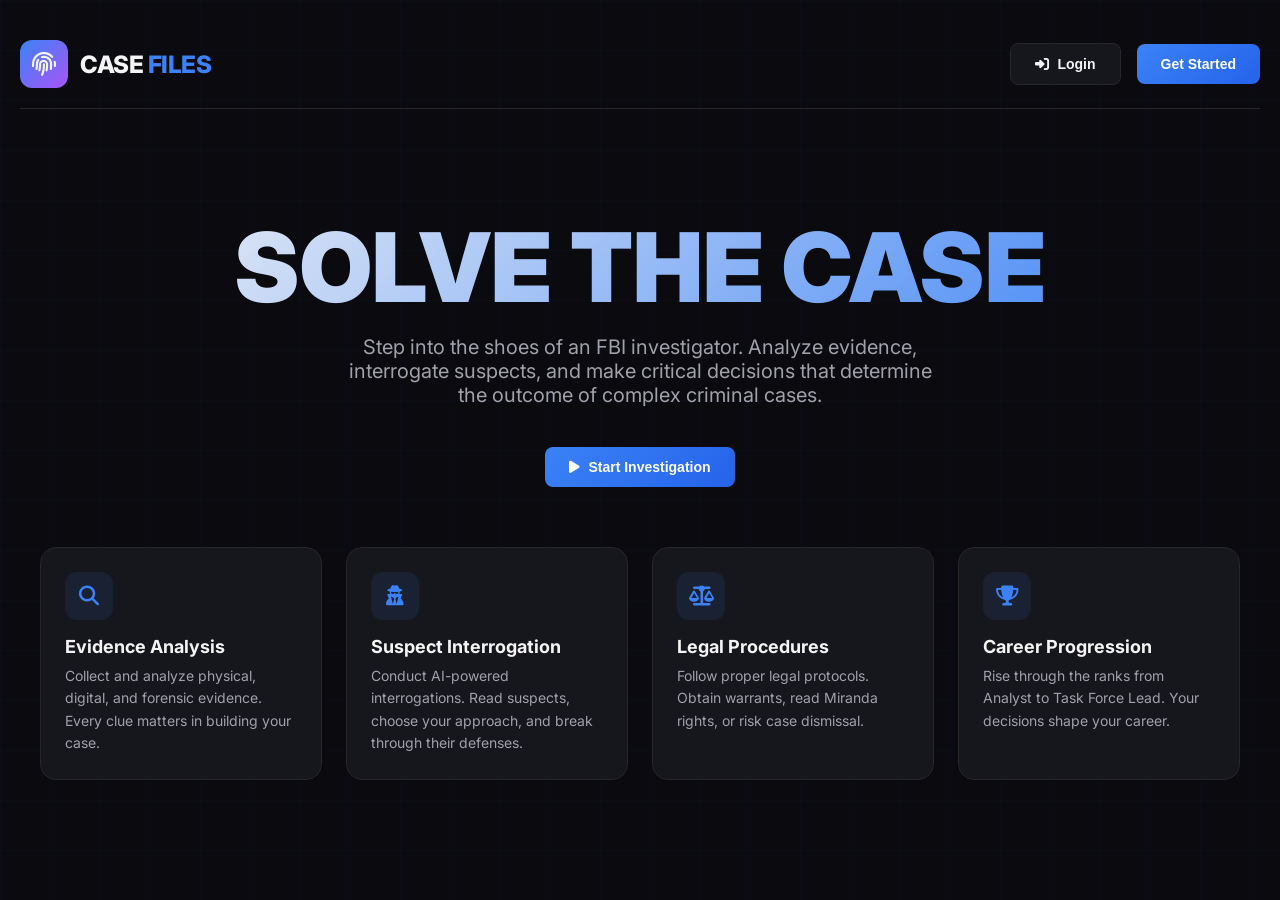
==== index.html @ 445dc8e6 "auto-commit for de94991b-9c84-4ce6-a508-a66915fecb9c" ====
<!DOCTYPE html>
<html lang="en">
<head>
    <meta charset="UTF-8">
    <meta name="viewport" content="width=device-width, initial-scale=1.0">
    <title>CASE FILES - FBI Investigation Game</title>
    <link href="https://fonts.googleapis.com/css2?family=Inter:wght@400;500;600;700;800;900&family=JetBrains+Mono:wght@400;500&display=swap" rel="stylesheet">
    <link rel="stylesheet" href="https://cdnjs.cloudflare.com/ajax/libs/font-awesome/6.5.1/css/all.min.css">
    <style>
        :root {
            --bg-primary: #0a0a0f;
            --bg-secondary: #111118;
            --bg-card: #16161d;
            --bg-card-hover: #1a1a22;
            --accent-blue: #3b82f6;
            --accent-red: #ef4444;
            --accent-amber: #f59e0b;
            --accent-green: #22c55e;
            --accent-purple: #a855f7;
            --text-primary: #f4f4f5;
            --text-secondary: #a1a1aa;
            --text-muted: #71717a;
            --border-color: #27272a;
            --gold: #fbbf24;
        }

        * {
            margin: 0;
            padding: 0;
            box-sizing: border-box;
        }

        body {
            font-family: 'Inter', sans-serif;
            background: var(--bg-primary);
            color: var(--text-primary);
            min-height: 100vh;
            overflow-x: hidden;
        }

        /* Animated background */
        .bg-grid {
            position: fixed;
            top: 0;
            left: 0;
            right: 0;
            bottom: 0;
            background-image: 
                linear-gradient(rgba(59, 130, 246, 0.03) 1px, transparent 1px),
                linear-gradient(90deg, rgba(59, 130, 246, 0.03) 1px, transparent 1px);
            background-size: 50px 50px;
            pointer-events: none;
            z-index: 0;
        }

        .container {
            position: relative;
            z-index: 1;
            max-width: 1400px;
            margin: 0 auto;
            padding: 20px;
        }

        /* Header */
        .header {
            display: flex;
            justify-content: space-between;
            align-items: center;
            padding: 20px 0;
            border-bottom: 1px solid var(--border-color);
            margin-bottom: 30px;
        }

        .logo {
            display: flex;
            align-items: center;
            gap: 12px;
        }

        .logo-icon {
            width: 48px;
            height: 48px;
            background: linear-gradient(135deg, var(--accent-blue), var(--accent-purple));
            border-radius: 12px;
            display: flex;
            align-items: center;
            justify-content: center;
            font-size: 24px;
        }

        .logo-text {
            font-size: 24px;
            font-weight: 800;
            letter-spacing: -0.5px;
        }

        .logo-text span {
            color: var(--accent-blue);
        }

        /* Auth Container */
        .auth-container {
            display: flex;
            align-items: center;
            gap: 16px;
        }

        .user-badge {
            display: flex;
            align-items: center;
            gap: 10px;
            background: var(--bg-card);
            padding: 8px 16px;
            border-radius: 8px;
            border: 1px solid var(--border-color);
        }

        .user-rank {
            font-size: 11px;
            font-weight: 600;
            padding: 2px 8px;
            border-radius: 4px;
            background: var(--accent-blue);
            color: white;
        }

        /* Buttons */
        .btn {
            padding: 12px 24px;
            border-radius: 8px;
            font-weight: 600;
            font-size: 14px;
            cursor: pointer;
            transition: all 0.2s ease;
            border: none;
            display: inline-flex;
            align-items: center;
            gap: 8px;
        }

        .btn-primary {
            background: linear-gradient(135deg, var(--accent-blue), #2563eb);
            color: white;
        }

        .btn-primary:hover {
            transform: translateY(-2px);
            box-shadow: 0 4px 20px rgba(59, 130, 246, 0.3);
        }

        .btn-secondary {
            background: var(--bg-card);
            color: var(--text-primary);
            border: 1px solid var(--border-color);
        }

        .btn-secondary:hover {
            background: var(--bg-card-hover);
        }

        .btn-danger {
            background: var(--accent-red);
            color: white;
        }

        .btn-success {
            background: var(--accent-green);
            color: white;
        }

        /* Cards */
        .card {
            background: var(--bg-card);
            border: 1px solid var(--border-color);
            border-radius: 16px;
            padding: 24px;
            transition: all 0.3s ease;
        }

        .card:hover {
            border-color: var(--accent-blue);
            transform: translateY(-4px);
        }

        /* Landing Page */
        .landing {
            text-align: center;
            padding: 80px 20px;
        }

        .hero-title {
            font-size: clamp(48px, 8vw, 96px);
            font-weight: 900;
            line-height: 1;
            margin-bottom: 20px;
            background: linear-gradient(135deg, var(--text-primary), var(--accent-blue));
            -webkit-background-clip: text;
            -webkit-text-fill-color: transparent;
            background-clip: text;
        }

        .hero-subtitle {
            font-size: 20px;
            color: var(--text-secondary);
            max-width: 600px;
            margin: 0 auto 40px;
        }

        .features-grid {
            display: grid;
            grid-template-columns: repeat(auto-fit, minmax(280px, 1fr));
            gap: 24px;
            margin-top: 60px;
        }

        .feature-card {
            text-align: left;
        }

        .feature-icon {
            width: 48px;
            height: 48px;
            background: rgba(59, 130, 246, 0.1);
            border-radius: 12px;
            display: flex;
            align-items: center;
            justify-content: center;
            margin-bottom: 16px;
            color: var(--accent-blue);
            font-size: 20px;
        }

        .feature-title {
            font-size: 18px;
            font-weight: 700;
            margin-bottom: 8px;
        }

        .feature-desc {
            color: var(--text-secondary);
            font-size: 14px;
            line-height: 1.6;
        }

        /* Case Selection */
        .cases-grid {
            display: grid;
            grid-template-columns: repeat(auto-fill, minmax(350px, 1fr));
            gap: 24px;
            margin-top: 30px;
        }

        .case-card {
            position: relative;
            overflow: hidden;
        }

        .case-image {
            width: 100%;
            height: 200px;
            object-fit: cover;
            border-radius: 12px;
            margin-bottom: 16px;
            background: var(--bg-secondary);
        }

        .case-difficulty {
            position: absolute;
            top: 16px;
            right: 16px;
            padding: 4px 12px;
            border-radius: 20px;
            font-size: 12px;
            font-weight: 600;
            text-transform: uppercase;
        }

        .difficulty-easy { background: var(--accent-green); }
        .difficulty-medium { background: var(--accent-amber); }
        .difficulty-hard { background: var(--accent-red); }

        .case-title {
            font-size: 20px;
            font-weight: 700;
            margin-bottom: 8px;
        }

        .case-synopsis {
            color: var(--text-secondary);
            font-size: 14px;
            line-height: 1.6;
            margin-bottom: 16px;
        }

        .case-meta {
            display: flex;
            gap: 16px;
            color: var(--text-muted);
            font-size: 13px;
        }

        .case-meta i {
            margin-right: 6px;
        }

        /* Game Interface */
        .game-container {
            display: none;
        }

        .game-header {
            display: grid;
            grid-template-columns: repeat(auto-fit, minmax(150px, 1fr));
            gap: 16px;
            margin-bottom: 24px;
        }

        .stat-card {
            background: var(--bg-card);
            border: 1px solid var(--border-color);
            border-radius: 12px;
            padding: 16px;
            text-align: center;
        }

        .stat-label {
            font-size: 11px;
            text-transform: uppercase;
            letter-spacing: 1px;
            color: var(--text-muted);
            margin-bottom: 8px;
        }

        .stat-value {
            font-size: 24px;
            font-weight: 700;
            font-family: 'JetBrains Mono', monospace;
        }

        .stat-low { color: var(--accent-green); }
        .stat-medium { color: var(--accent-amber); }
        .stat-high { color: var(--accent-red); }
        .stat-critical { color: #dc2626; }

        .scene-container {
            display: grid;
            grid-template-columns: 1fr 350px;
            gap: 24px;
        }

        @media (max-width: 1024px) {
            .scene-container {
                grid-template-columns: 1fr;
            }
        }

        .scene-main {
            background: var(--bg-card);
            border: 1px solid var(--border-color);
            border-radius: 16px;
            padding: 32px;
        }

        .scene-badge {
            display: inline-flex;
            align-items: center;
            gap: 6px;
            padding: 4px 12px;
            background: rgba(59, 130, 246, 0.1);
            border: 1px solid var(--accent-blue);
            border-radius: 20px;
            font-size: 12px;
            color: var(--accent-blue);
            margin-bottom: 16px;
        }

        .scene-title {
            font-size: 28px;
            font-weight: 800;
            margin-bottom: 16px;
        }

        .scene-narration {
            color: var(--text-secondary);
            line-height: 1.8;
            font-size: 16px;
            margin-bottom: 32px;
        }

        .choices-container {
            display: flex;
            flex-direction: column;
            gap: 12px;
        }

        .choice-btn {
            width: 100%;
            padding: 20px 24px;
            background: var(--bg-secondary);
            border: 1px solid var(--border-color);
            border-radius: 12px;
            text-align: left;
            cursor: pointer;
            transition: all 0.2s ease;
            color: var(--text-primary);
            font-size: 15px;
            display: flex;
            align-items: center;
            gap: 16px;
        }

        .choice-btn:hover {
            border-color: var(--accent-blue);
            background: rgba(59, 130, 246, 0.1);
            transform: translateX(8px);
        }

        .choice-number {
            width: 32px;
            height: 32px;
            background: var(--accent-blue);
            border-radius: 8px;
            display: flex;
            align-items: center;
            justify-content: center;
            font-weight: 700;
            flex-shrink: 0;
        }

        .choice-risk {
            margin-left: auto;
            padding: 4px 10px;
            border-radius: 4px;
            font-size: 11px;
            font-weight: 600;
            text-transform: uppercase;
        }

        .risk-low { background: rgba(34, 197, 94, 0.2); color: var(--accent-green); }
        .risk-medium { background: rgba(245, 158, 11, 0.2); color: var(--accent-amber); }
        .risk-high { background: rgba(239, 68, 68, 0.2); color: var(--accent-red); }

        /* Sidebar */
        .sidebar {
            display: flex;
            flex-direction: column;
            gap: 16px;
        }

        .sidebar-card {
            background: var(--bg-card);
            border: 1px solid var(--border-color);
            border-radius: 12px;
            padding: 20px;
        }

        .sidebar-title {
            font-size: 14px;
            font-weight: 700;
            text-transform: uppercase;
            letter-spacing: 1px;
            color: var(--text-muted);
            margin-bottom: 16px;
            display: flex;
            align-items: center;
            gap: 8px;
        }

        .clue-item {
            display: flex;
            align-items: center;
            gap: 12px;
            padding: 12px;
            background: var(--bg-secondary);
            border-radius: 8px;
            margin-bottom: 8px;
            font-size: 14px;
        }

        .clue-icon {
            width: 36px;
            height: 36px;
            background: rgba(59, 130, 246, 0.2);
            border-radius: 8px;
            display: flex;
            align-items: center;
            justify-content: center;
            color: var(--accent-blue);
        }

        .suspect-item {
            display: flex;
            align-items: center;
            gap: 12px;
            padding: 12px;
            background: var(--bg-secondary);
            border-radius: 8px;
            margin-bottom: 8px;
            cursor: pointer;
            transition: all 0.2s;
        }

        .suspect-item:hover {
            background: rgba(239, 68, 68, 0.1);
            border-color: var(--accent-red);
        }

        .suspect-avatar {
            width: 40px;
            height: 40px;
            background: var(--bg-card);
            border-radius: 50%;
            display: flex;
            align-items: center;
            justify-content: center;
            font-weight: 700;
            color: var(--accent-red);
        }

        .suspect-name {
            font-weight: 600;
        }

        .suspect-role {
            font-size: 12px;
            color: var(--text-muted);
        }

        /* Progress Bar */
        .progress-container {
            margin-bottom: 24px;
        }

        .progress-bar {
            height: 6px;
            background: var(--bg-secondary);
            border-radius: 3px;
            overflow: hidden;
        }

        .progress-fill {
            height: 100%;
            background: linear-gradient(90deg, var(--accent-blue), var(--accent-purple));
            border-radius: 3px;
            transition: width 0.5s ease;
        }

        /* Modal */
        .modal-overlay {
            display: none;
            position: fixed;
            top: 0;
            left: 0;
            right: 0;
            bottom: 0;
            background: rgba(0, 0, 0, 0.8);
            backdrop-filter: blur(4px);
            z-index: 100;
            align-items: center;
            justify-content: center;
            padding: 20px;
        }

        .modal-overlay.active {
            display: flex;
        }

        .modal {
            background: var(--bg-card);
            border: 1px solid var(--border-color);
            border-radius: 20px;
            padding: 32px;
            max-width: 500px;
            width: 100%;
            max-height: 90vh;
            overflow-y: auto;
        }

        .modal-header {
            display: flex;
            justify-content: space-between;
            align-items: center;
            margin-bottom: 24px;
        }

        .modal-title {
            font-size: 24px;
            font-weight: 800;
        }

        .modal-close {
            width: 40px;
            height: 40px;
            background: var(--bg-secondary);
            border: none;
            border-radius: 8px;
            color: var(--text-secondary);
            cursor: pointer;
            font-size: 18px;
        }

        .form-group {
            margin-bottom: 20px;
        }

        .form-label {
            display: block;
            font-size: 14px;
            font-weight: 600;
            margin-bottom: 8px;
            color: var(--text-secondary);
        }

        .form-input {
            width: 100%;
            padding: 14px 16px;
            background: var(--bg-secondary);
            border: 1px solid var(--border-color);
            border-radius: 10px;
            color: var(--text-primary);
            font-size: 15px;
            transition: border-color 0.2s;
        }

        .form-input:focus {
            outline: none;
            border-color: var(--accent-blue);
        }

        /* Ending Screen */
        .ending-container {
            text-align: center;
            padding: 60px 20px;
        }

        .ending-icon {
            width: 100px;
            height: 100px;
            margin: 0 auto 24px;
            border-radius: 50%;
            display: flex;
            align-items: center;
            justify-content: center;
            font-size: 48px;
        }

        .ending-success {
            background: rgba(34, 197, 94, 0.2);
            color: var(--accent-green);
        }

        .ending-failure {
            background: rgba(239, 68, 68, 0.2);
            color: var(--accent-red);
        }

        .ending-title {
            font-size: 36px;
            font-weight: 800;
            margin-bottom: 16px;
        }

        .ending-narration {
            font-size: 18px;
            color: var(--text-secondary);
            max-width: 600px;
            margin: 0 auto 32px;
            line-height: 1.8;
        }

        .stats-grid {
            display: grid;
            grid-template-columns: repeat(auto-fit, minmax(150px, 1fr));
            gap: 16px;
            max-width: 600px;
            margin: 0 auto 32px;
        }

        /* Interrogation */
        .interrogation-container {
            padding: 24px;
        }

        .chat-messages {
            max-height: 400px;
            overflow-y: auto;
            margin-bottom: 16px;
            padding: 16px;
            background: var(--bg-secondary);
            border-radius: 12px;
        }

        .chat-message {
            margin-bottom: 16px;
            display: flex;
            gap: 12px;
        }

        .chat-avatar {
            width: 36px;
            height: 36px;
            border-radius: 50%;
            display: flex;
            align-items: center;
            justify-content: center;
            font-weight: 700;
            flex-shrink: 0;
        }

        .chat-avatar.agent {
            background: var(--accent-blue);
        }

        .chat-avatar.suspect {
            background: var(--accent-red);
        }

        .chat-bubble {
            background: var(--bg-card);
            padding: 12px 16px;
            border-radius: 12px;
            max-width: 80%;
        }

        .chat-input-container {
            display: flex;
            gap: 12px;
        }

        .chat-input {
            flex: 1;
            padding: 14px 16px;
            background: var(--bg-secondary);
            border: 1px solid var(--border-color);
            border-radius: 10px;
            color: var(--text-primary);
            font-size: 15px;
        }

        /* Hidden sections */
        .hidden { display: none !important; }

        /* Animations */
        @keyframes fadeIn {
            from { opacity: 0; transform: translateY(20px); }
            to { opacity: 1; transform: translateY(0); }
        }

        .animate-in {
            animation: fadeIn 0.5s ease;
        }

        /* Responsive */
        @media (max-width: 768px) {
            .header {
                flex-direction: column;
                gap: 16px;
            }

            .game-header {
                grid-template-columns: repeat(2, 1fr);
            }

            .scene-title {
                font-size: 22px;
            }
        }
    </style>
</head>
<body>
    <div class="bg-grid"></div>
    
    <div class="container">
        <!-- Header -->
        <header class="header">
            <div class="logo">
                <div class="logo-icon"><i class="fas fa-fingerprint"></i></div>
                <div class="logo-text">CASE <span>FILES</span></div>
            </div>
            <div class="auth-container" id="authContainer">
                <button class="btn btn-secondary" onclick="showLogin()">
                    <i class="fas fa-sign-in-alt"></i> Login
                </button>
                <button class="btn btn-primary" onclick="showRegister()">
                    Get Started
                </button>
            </div>
        </header>

        <!-- Landing Page -->
        <section id="landingPage" class="landing">
            <h1 class="hero-title">SOLVE THE CASE</h1>
            <p class="hero-subtitle">
                Step into the shoes of an FBI investigator. Analyze evidence, interrogate suspects, 
                and make critical decisions that determine the outcome of complex criminal cases.
            </p>
            <button class="btn btn-primary btn-lg" onclick="showRegister()" data-testid="get-started-btn">
                <i class="fas fa-play"></i> Start Investigation
            </button>

            <div class="features-grid">
                <div class="card feature-card">
                    <div class="feature-icon"><i class="fas fa-search"></i></div>
                    <h3 class="feature-title">Evidence Analysis</h3>
                    <p class="feature-desc">
                        Collect and analyze physical, digital, and forensic evidence. 
                        Every clue matters in building your case.
                    </p>
                </div>
                <div class="card feature-card">
                    <div class="feature-icon"><i class="fas fa-user-secret"></i></div>
                    <h3 class="feature-title">Suspect Interrogation</h3>
                    <p class="feature-desc">
                        Conduct AI-powered interrogations. Read suspects, choose your approach, 
                        and break through their defenses.
                    </p>
                </div>
                <div class="card feature-card">
                    <div class="feature-icon"><i class="fas fa-balance-scale"></i></div>
                    <h3 class="feature-title">Legal Procedures</h3>
                    <p class="feature-desc">
                        Follow proper legal protocols. Obtain warrants, read Miranda rights, 
                        or risk case dismissal.
                    </p>
                </div>
                <div class="card feature-card">
                    <div class="feature-icon"><i class="fas fa-trophy"></i></div>
                    <h3 class="feature-title">Career Progression</h3>
                    <p class="feature-desc">
                        Rise through the ranks from Analyst to Task Force Lead. 
                        Your decisions shape your career.
                    </p>
                </div>
            </div>
        </section>

        <!-- Case Selection -->
        <section id="casesPage" class="hidden">
            <h2 style="font-size: 28px; font-weight: 800; margin-bottom: 8px;">Select Your Case</h2>
            <p style="color: var(--text-secondary); margin-bottom: 24px;">Choose a case file to begin your investigation</p>
            
            <div class="cases-grid" id="casesGrid">
                <!-- Cases will be populated here -->
            </div>
        </section>

        <!-- Game Interface -->
        <section id="gamePage" class="game-container hidden">
            <div class="game-header" id="gameStats">
                <!-- Stats will be populated here -->
            </div>

            <div class="progress-container">
                <div class="progress-bar">
                    <div class="progress-fill" id="progressFill" style="width: 0%"></div>
                </div>
            </div>

            <div class="scene-container">
                <div class="scene-main">
                    <div class="scene-badge" id="sceneBadge">
                        <i class="fas fa-map-marker-alt"></i>
                        <span id="sceneType">INVESTIGATION</span>
                    </div>
                    <h2 class="scene-title" id="sceneTitle">Loading...</h2>
                    <p class="scene-narration" id="sceneNarration">Loading scene...</p>
                    
                    <div class="choices-container" id="choicesContainer">
                        <!-- Choices will be populated here -->
                    </div>
                </div>

                <div class="sidebar">
                    <div class="sidebar-card">
                        <h3 class="sidebar-title">
                            <i class="fas fa-folder-open"></i> Evidence Collected
                        </h3>
                        <div id="cluesList">
                            <p style="color: var(--text-muted); font-size: 14px;">No evidence collected yet</p>
                        </div>
                    </div>

                    <div class="sidebar-card">
                        <h3 class="sidebar-title">
                            <i class="fas fa-users"></i> Suspects
                        </h3>
                        <div id="suspectsList">
                            <!-- Suspects will be populated here -->
                        </div>
                    </div>

                    <button class="btn btn-danger" style="width: 100%;" onclick="showAccusation()" id="accuseBtn">
                        <i class="fas fa-gavel"></i> Make Accusation
                    </button>
                </div>
            </div>
        </section>

        <!-- Ending Screen -->
        <section id="endingPage" class="hidden">
            <div class="ending-container">
                <div class="ending-icon" id="endingIcon">
                    <i class="fas fa-check"></i>
                </div>
                <h2 class="ending-title" id="endingTitle">Case Closed</h2>
                <p class="ending-narration" id="endingNarration">Loading...</p>
                
                <div class="stats-grid" id="endingStats">
                    <!-- Stats will be populated here -->
                </div>
                
                <button class="btn btn-primary" onclick="returnToMenu()">
                    <i class="fas fa-home"></i> Return to Menu
                </button>
            </div>
        </section>
    </div>

    <!-- Login Modal -->
    <div class="modal-overlay" id="loginModal">
        <div class="modal">
            <div class="modal-header">
                <h3 class="modal-title">Agent Login</h3>
                <button class="modal-close" onclick="closeModals()"><i class="fas fa-times"></i></button>
            </div>
            <form onsubmit="handleLogin(event)">
                <div class="form-group">
                    <label class="form-label">Email</label>
                    <input type="email" class="form-input" id="loginEmail" placeholder="agent@fbi.gov" required data-testid="login-email">
                </div>
                <div class="form-group">
                    <label class="form-label">Password</label>
                    <input type="password" class="form-input" id="loginPassword" placeholder="Enter your password" required data-testid="login-password">
                </div>
                <button type="submit" class="btn btn-primary" style="width: 100%;" data-testid="login-submit">
                    <i class="fas fa-sign-in-alt"></i> Login
                </button>
            </form>
        </div>
    </div>

    <!-- Register Modal -->
    <div class="modal-overlay" id="registerModal">
        <div class="modal">
            <div class="modal-header">
                <h3 class="modal-title">Create Agent Profile</h3>
                <button class="modal-close" onclick="closeModals()"><i class="fas fa-times"></i></button>
            </div>
            <form onsubmit="handleRegister(event)">
                <div class="form-group">
                    <label class="form-label">Agent Name</label>
                    <input type="text" class="form-input" id="regUsername" placeholder="Special Agent..." required data-testid="register-username">
                </div>
                <div class="form-group">
                    <label class="form-label">Email</label>
                    <input type="email" class="form-input" id="regEmail" placeholder="agent@fbi.gov" required data-testid="register-email">
                </div>
                <div class="form-group">
                    <label class="form-label">Password</label>
                    <input type="password" class="form-input" id="regPassword" placeholder="Create a secure password" required data-testid="register-password">
                </div>
                <button type="submit" class="btn btn-primary" style="width: 100%;" data-testid="register-submit">
                    <i class="fas fa-user-plus"></i> Create Agent Profile
                </button>
            </form>
        </div>
    </div>

    <!-- Interrogation Modal -->
    <div class="modal-overlay" id="interrogationModal">
        <div class="modal" style="max-width: 700px;">
            <div class="modal-header">
                <h3 class="modal-title">Interrogation Room</h3>
                <button class="modal-close" onclick="closeModals()"><i class="fas fa-times"></i></button>
            </div>
            <div class="interrogation-container">
                <div style="display: flex; align-items: center; gap: 16px; margin-bottom: 20px; padding: 16px; background: var(--bg-secondary); border-radius: 12px;">
                    <div class="suspect-avatar" style="width: 50px; height: 50px;" id="interrogateSuspectAvatar">?</div>
                    <div>
                        <div style="font-weight: 700; font-size: 18px;" id="interrogateSuspectName">Suspect Name</div>
                        <div style="color: var(--text-muted);" id="interrogateSuspectRole">Role</div>
                    </div>
                    <div style="margin-left: auto; text-align: right;">
                        <div style="font-size: 12px; color: var(--text-muted);">Cooperation</div>
                        <div style="font-weight: 700; color: var(--accent-amber);" id="cooperationLevel">50%</div>
                    </div>
                </div>
                
                <div class="chat-messages" id="chatMessages">
                    <p style="color: var(--text-muted); text-align: center;">Start the interrogation...</p>
                </div>
                
                <div class="chat-input-container">
                    <input type="text" class="chat-input" id="interrogationInput" placeholder="Ask a question..." data-testid="interrogation-input">
                    <button class="btn btn-primary" onclick="sendInterrogation()" data-testid="interrogation-send">
                        <i class="fas fa-paper-plane"></i>
                    </button>
                </div>
            </div>
        </div>
    </div>

    <!-- Accusation Modal -->
    <div class="modal-overlay" id="accusationModal">
        <div class="modal">
            <div class="modal-header">
                <h3 class="modal-title">Make Accusation</h3>
                <button class="modal-close" onclick="closeModals()"><i class="fas fa-times"></i></button>
            </div>
            <div>
                <p style="color: var(--text-secondary); margin-bottom: 20px;">
                    Select the suspect you believe is guilty. Choose wisely - wrong accusations damage your career.
                </p>
                <div id="accusationSuspects">
                    <!-- Suspects will be populated here -->
                </div>
                <button class="btn btn-danger" style="width: 100%; margin-top: 20px;" onclick="submitAccusation()" data-testid="submit-accusation">
                    <i class="fas fa-gavel"></i> Confirm Accusation
                </button>
            </div>
        </div>
    </div>

    <script>
        // ==================== GAME DATA ====================
        const CASES = [
            {
                id: "case-001",
                title: "The Midnight Caller",
                synopsis: "A series of threatening phone calls leads to a shocking murder. Trace the digital footprint and uncover the killer before they strike again.",
                difficulty: "medium",
                crime_type: "HOMICIDE",
                time_limit: 45,
                victim: { name: "Sarah Mitchell", age: 34 },
                suspects: [
                    { id: "s1", name: "Marcus Webb", age: 38, role: "Ex-Husband", motive: "Bitter divorce", alibi: "Claims he was at a bar", is_guilty: false, personality: "hostile" },
                    { id: "s2", name: "Diana Cross", age: 32, role: "Business Partner", motive: "Insurance policy", alibi: "Working late at office", is_guilty: true, personality: "calculating" },
                    { id: "s3", name: "James Porter", age: 45, role: "Neighbor", motive: "Property dispute", alibi: "Asleep at home", is_guilty: false, personality: "cooperative" }
                ],
                clues: [
                    { id: "c1", label: "Phone Records", description: "Call logs showing blocked number calls", category: "digital" },
                    { id: "c2", label: "Insurance Document", description: "$500,000 life insurance policy", category: "financial" },
                    { id: "c3", label: "Fingerprint on Window", description: "Partial print found at entry point", category: "physical" },
                    { id: "c4", label: "Security Footage", description: "Grainy footage of suspect's car", category: "digital" },
                    { id: "c5", label: "Witness Statement", description: "Neighbor saw someone leaving at 11 PM", category: "witness" }
                ],
                scenes: [
                    {
                        id: "scene-1",
                        order: 1,
                        title: "Crime Scene",
                        type: "crime_scene",
                        narration: "You arrive at 142 Oak Street. Yellow crime scene tape flutters in the cold night air. The victim, Sarah Mitchell, was found by her cleaning service this morning. As the lead investigator, every decision you make will shape this case.",
                        choices: [
                            { id: "ch1", text: "Examine the body and immediate surroundings", next: "scene-2", risk: "low", clues: ["c3"], score: 10 },
                            { id: "ch2", text: "Check security cameras first", next: "scene-3", risk: "low", clues: ["c4"], score: 10 },
                            { id: "ch3", text: "Interview the neighbor who found the body", next: "scene-4", risk: "low", clues: ["c5"], score: 5 }
                        ]
                    },
                    {
                        id: "scene-2",
                        order: 2,
                        title: "Forensic Analysis",
                        type: "evidence_lab",
                        narration: "The forensics team has processed the scene. The point of entry appears to be a back window. A partial fingerprint was recovered, along with traces of an unknown substance on the victim's clothing.",
                        choices: [
                            { id: "ch4", text: "Run the fingerprint through AFIS", next: "scene-5", risk: "low", clues: [], score: 15 },
                            { id: "ch5", text: "Analyze the unknown substance", next: "scene-5", risk: "low", clues: [], score: 10 },
                            { id: "ch6", text: "Review victim's phone records", next: "scene-6", risk: "low", clues: ["c1"], score: 20 }
                        ]
                    },
                    {
                        id: "scene-3",
                        order: 2,
                        title: "Security Review",
                        type: "investigation",
                        narration: "The building's security system recorded footage from the night of the murder. The quality is poor, but you can make out a vehicle leaving the parking garage around 11 PM.",
                        choices: [
                            { id: "ch7", text: "Enhance the footage to identify the vehicle", next: "scene-5", risk: "low", clues: [], score: 15 },
                            { id: "ch8", text: "Cross-reference with resident vehicles", next: "scene-6", risk: "medium", clues: [], score: 10 }
                        ]
                    },
                    {
                        id: "scene-4",
                        order: 2,
                        title: "Witness Interview",
                        type: "interrogation",
                        narration: "Mrs. Patterson, the elderly neighbor, sits nervously in her living room. She claims to have heard something unusual the night of the murder.",
                        choices: [
                            { id: "ch9", text: "Ask about the sounds she heard", next: "scene-5", risk: "low", clues: [], score: 10 },
                            { id: "ch10", text: "Ask if she saw anyone suspicious", next: "scene-6", risk: "low", clues: [], score: 15 }
                        ]
                    },
                    {
                        id: "scene-5",
                        order: 3,
                        title: "The Insurance Lead",
                        type: "investigation",
                        narration: "Your investigation into the victim's finances reveals a substantial life insurance policy. The beneficiary is her business partner, Diana Cross. The policy was taken out just 6 months ago.",
                        choices: [
                            { id: "ch11", text: "Bring Diana Cross in for questioning", next: "scene-7", risk: "medium", clues: ["c2"], score: 25 },
                            { id: "ch12", text: "Investigate the business further", next: "scene-6", risk: "low", clues: ["c2"], score: 15 },
                            { id: "ch13", text: "Check the ex-husband's alibi first", next: "scene-8", risk: "low", clues: [], score: 10 }
                        ]
                    },
                    {
                        id: "scene-6",
                        order: 3,
                        title: "Phone Records",
                        type: "investigation",
                        narration: "The phone records reveal a pattern. The victim received multiple calls from a blocked number in the weeks leading up to her death. The last call was made just hours before the murder.",
                        choices: [
                            { id: "ch14", text: "Subpoena the phone company for caller info", next: "scene-7", risk: "low", clues: ["c1"], score: 20 },
                            { id: "ch15", text: "Interview suspects about the calls", next: "scene-8", risk: "medium", clues: [], score: 15 }
                        ]
                    },
                    {
                        id: "scene-7",
                        order: 4,
                        title: "Interrogation Room",
                        type: "interrogation",
                        narration: "Diana Cross sits across from you, her lawyer by her side. She maintains her composure, but you notice her hands trembling slightly. The evidence is mounting against her.",
                        choices: [
                            { id: "ch16", text: "Present the insurance evidence", next: "scene-9", risk: "medium", clues: [], score: 30, conviction: 20 },
                            { id: "ch17", text: "Ask about her relationship with the victim", next: "scene-9", risk: "low", clues: [], score: 15, conviction: 10 },
                            { id: "ch18", text: "Bluff about having more evidence", next: "scene-9", risk: "high", clues: [], score: 5, conviction: -10 }
                        ]
                    },
                    {
                        id: "scene-8",
                        order: 4,
                        title: "Ex-Husband Interview",
                        type: "interrogation",
                        narration: "Marcus Webb is hostile from the start. He claims he was at O'Malley's Bar the entire evening, but his story has inconsistencies.",
                        choices: [
                            { id: "ch19", text: "Check his alibi at the bar", next: "scene-9", risk: "low", clues: [], score: 15 },
                            { id: "ch20", text: "Pressure him about the divorce", next: "scene-9", risk: "high", clues: [], score: 10, conviction: -5 }
                        ]
                    },
                    {
                        id: "scene-9",
                        order: 5,
                        title: "Final Decision",
                        type: "briefing",
                        narration: "The captain wants answers. You've gathered evidence, interviewed suspects, and built your case. It's time to make an arrest or admit you need more time. Choose carefully - your career depends on it.",
                        choices: [
                            { id: "ch21", text: "Arrest Diana Cross", next: "ending-correct", risk: "medium", clues: [], score: 50 },
                            { id: "ch22", text: "Arrest Marcus Webb", next: "ending-wrong", risk: "high", clues: [], score: -20 },
                            { id: "ch23", text: "Request more time to investigate", next: "ending-incomplete", risk: "low", clues: [], score: 0 }
                        ]
                    }
                ],
                endings: {
                    "ending-correct": {
                        type: "CLOSED",
                        title: "Case Closed - Justice Served",
                        narration: "Diana Cross confessed after you presented the overwhelming evidence. She planned the murder to collect the insurance money and save their failing business. Your meticulous investigation led to a successful prosecution.",
                        xp: 100
                    },
                    "ending-wrong": {
                        type: "COMPROMISED",
                        title: "Case Compromised",
                        narration: "Marcus Webb was released when his alibi checked out. The real killer, Diana Cross, fled the country. Your rush to judgment cost us a conviction.",
                        xp: -50
                    },
                    "ending-incomplete": {
                        type: "ESCALATED",
                        title: "Case Escalated",
                        narration: "The case has been reassigned to a senior agent. While no one was wrongfully accused, the delay allowed critical evidence to degrade. Mixed results for your file.",
                        xp: 25
                    }
                }
            },
            {
                id: "case-002",
                title: "The Art of Deception",
                synopsis: "A renowned art collector is found dead in his private gallery. Millions in paintings are missing. Was it a heist gone wrong, or something more personal?",
                difficulty: "hard",
                crime_type: "HOMICIDE",
                time_limit: 60,
                victim: { name: "Richard Blackwood", age: 67 },
                suspects: [
                    { id: "s1", name: "Elena Vasquez", age: 29, role: "Personal Assistant", motive: "Unpaid wages", alibi: "Claims she was traveling", is_guilty: false, personality: "defensive" },
                    { id: "s2", name: "Thomas Blackwood", age: 41, role: "Son", motive: "Inheritance", alibi: "Dinner with friends", is_guilty: true, personality: "calculating" },
                    { id: "s3", name: "Victor Morel", age: 55, role: "Art Dealer", motive: "Business dispute", alibi: "At auction house", is_guilty: false, personality: "cooperative" }
                ],
                clues: [
                    { id: "c1", label: "Security Override Log", description: "System was disabled from inside", category: "digital" },
                    { id: "c2", label: "Will Amendment", description: "Recent changes to inheritance", category: "financial" },
                    { id: "c3", label: "Blood Trace", description: "DNA evidence on display case", category: "physical" }
                ],
                scenes: [
                    {
                        id: "scene-1",
                        order: 1,
                        title: "The Gallery",
                        type: "crime_scene",
                        narration: "The Blackwood private gallery is a crime scene now. Empty frames hang where masterpieces once resided. Richard Blackwood lies at the center of it all, a victim of what appears to be a carefully planned operation.",
                        choices: [
                            { id: "ch1", text: "Examine the security system", next: "scene-2", risk: "low", clues: ["c1"], score: 15 },
                            { id: "ch2", text: "Document the missing artwork", next: "scene-3", risk: "low", clues: [], score: 10 },
                            { id: "ch3", text: "Interview the first responders", next: "scene-4", risk: "low", clues: [], score: 5 }
                        ]
                    },
                    {
                        id: "scene-2",
                        order: 2,
                        title: "Security Analysis",
                        type: "evidence_lab",
                        narration: "The security logs reveal something troubling - the system was disabled using a master code, accessible only to family members and the head of security.",
                        choices: [
                            { id: "ch4", text: "Interview Thomas Blackwood", next: "scene-5", risk: "medium", clues: ["c2"], score: 25 },
                            { id: "ch5", text: "Review all access logs", next: "scene-6", risk: "low", clues: [], score: 15 }
                        ]
                    },
                    {
                        id: "scene-3",
                        order: 2,
                        title: "Art Assessment",
                        type: "investigation",
                        narration: "Art experts confirm the missing pieces are worth over $40 million. Insurance investigators are already circling, but something doesn't add up - the most valuable piece was left behind.",
                        choices: [
                            { id: "ch6", text: "Investigate insurance claims", next: "scene-5", risk: "low", clues: [], score: 20 },
                            { id: "ch7", text: "Question why certain art was left", next: "scene-6", risk: "low", clues: [], score: 15 }
                        ]
                    },
                    {
                        id: "scene-4",
                        order: 2,
                        title: "First Responder Accounts",
                        type: "interrogation",
                        narration: "The security guard who found the body is visibly shaken. He mentions seeing Thomas Blackwood's car in the parking garage that morning, hours before the body was discovered.",
                        choices: [
                            { id: "ch8", text: "Pull parking garage footage", next: "scene-5", risk: "low", clues: [], score: 20 },
                            { id: "ch9", text: "Get official witness statement", next: "scene-6", risk: "low", clues: [], score: 10 }
                        ]
                    },
                    {
                        id: "scene-5",
                        order: 3,
                        title: "The Heir",
                        type: "interrogation",
                        narration: "Thomas Blackwood arrives with his lawyer. He's calm, almost too calm. You notice fresh scratches on his hands that he claims came from his cat.",
                        choices: [
                            { id: "ch10", text: "Request DNA sample", next: "scene-7", risk: "medium", clues: ["c3"], score: 30 },
                            { id: "ch11", text: "Ask about the will changes", next: "scene-7", risk: "medium", clues: [], score: 25 },
                            { id: "ch12", text: "Question his alibi in detail", next: "scene-7", risk: "low", clues: [], score: 15 }
                        ]
                    },
                    {
                        id: "scene-6",
                        order: 3,
                        title: "Following the Money",
                        type: "investigation",
                        narration: "Financial records reveal Richard was about to disinherit Thomas after discovering he had been embezzling from the family foundation. The will change was scheduled for next week.",
                        choices: [
                            { id: "ch13", text: "Confront Thomas with evidence", next: "scene-7", risk: "high", clues: ["c2"], score: 35 },
                            { id: "ch14", text: "Build more evidence first", next: "scene-7", risk: "low", clues: [], score: 20 }
                        ]
                    },
                    {
                        id: "scene-7",
                        order: 4,
                        title: "Case Conference",
                        type: "briefing",
                        narration: "Your team assembles in the war room. The evidence points in multiple directions, but time is running out. The DA wants an arrest or the case goes cold.",
                        choices: [
                            { id: "ch15", text: "Arrest Thomas Blackwood", next: "ending-correct", risk: "medium", clues: [], score: 50 },
                            { id: "ch16", text: "Arrest Victor Morel", next: "ending-wrong", risk: "high", clues: [], score: -30 },
                            { id: "ch17", text: "Arrest Elena Vasquez", next: "ending-wrong", risk: "high", clues: [], score: -30 }
                        ]
                    }
                ],
                endings: {
                    "ending-correct": {
                        type: "CLOSED",
                        title: "Case Closed - The Heir Unmasked",
                        narration: "Thomas Blackwood's DNA matched the blood found at the scene. Faced with the evidence, he confessed to killing his father to prevent being disinherited. The 'stolen' art was hidden in a storage unit he rented. Justice is served.",
                        xp: 150
                    },
                    "ending-wrong": {
                        type: "DISMISSED",
                        title: "Case Dismissed",
                        narration: "Your suspect had an airtight alibi. The wrongful arrest led to a lawsuit and the real killer walked free. This one will haunt your career.",
                        xp: -75
                    }
                }
            },
            {
                id: "case-003",
                title: "Digital Ghost",
                synopsis: "A tech whistleblower vanishes after promising to expose corporate corruption. The only clue is a cryptic message left on the dark web.",
                difficulty: "easy",
                crime_type: "MISSING PERSON",
                time_limit: 30,
                victim: { name: "Alex Chen", age: 28 },
                suspects: [
                    { id: "s1", name: "Victoria Sterling", age: 45, role: "CEO", motive: "Protect company", alibi: "Board meeting", is_guilty: true, personality: "calculating" },
                    { id: "s2", name: "Derek Hayes", age: 33, role: "Head of Security", motive: "Following orders", alibi: "At headquarters", is_guilty: false, personality: "defensive" }
                ],
                clues: [
                    { id: "c1", label: "Encrypted Files", description: "Hidden data on company servers", category: "digital" },
                    { id: "c2", label: "Threatening Email", description: "Warning sent to victim", category: "digital" },
                    { id: "c3", label: "GPS Data", description: "Last known location tracking", category: "digital" }
                ],
                scenes: [
                    {
                        id: "scene-1",
                        order: 1,
                        title: "The Digital Trail",
                        type: "investigation",
                        narration: "Alex Chen was last seen leaving Sterling Tech headquarters three days ago. Their apartment is untouched, their phone is offline, but they left breadcrumbs across the digital landscape.",
                        choices: [
                            { id: "ch1", text: "Analyze their computer", next: "scene-2", risk: "low", clues: ["c1"], score: 15 },
                            { id: "ch2", text: "Review security footage", next: "scene-3", risk: "low", clues: [], score: 10 },
                            { id: "ch3", text: "Interview coworkers", next: "scene-4", risk: "low", clues: [], score: 10 }
                        ]
                    },
                    {
                        id: "scene-2",
                        order: 2,
                        title: "The Files",
                        type: "evidence_lab",
                        narration: "Hidden in encrypted partitions, you find evidence of massive financial fraud at Sterling Tech. Alex was about to blow the whistle on a billion-dollar scheme.",
                        choices: [
                            { id: "ch4", text: "Search for threatening communications", next: "scene-5", risk: "low", clues: ["c2"], score: 20 },
                            { id: "ch5", text: "Trace the money trail", next: "scene-5", risk: "low", clues: [], score: 15 }
                        ]
                    },
                    {
                        id: "scene-3",
                        order: 2,
                        title: "Security Review",
                        type: "investigation",
                        narration: "The footage shows Alex leaving normally, but their car GPS tells a different story - it was last tracked heading to an industrial area owned by Sterling Tech.",
                        choices: [
                            { id: "ch6", text: "Investigate the industrial site", next: "scene-5", risk: "medium", clues: ["c3"], score: 25 },
                            { id: "ch7", text: "Subpoena Sterling Tech records", next: "scene-5", risk: "low", clues: [], score: 15 }
                        ]
                    },
                    {
                        id: "scene-4",
                        order: 2,
                        title: "Coworker Interviews",
                        type: "interrogation",
                        narration: "Alex's colleagues are scared to talk, but one mentions seeing Alex arguing with Victoria Sterling the day before they disappeared.",
                        choices: [
                            { id: "ch8", text: "Interview Victoria Sterling", next: "scene-5", risk: "medium", clues: [], score: 20 },
                            { id: "ch9", text: "Protect the witness", next: "scene-5", risk: "low", clues: [], score: 15 }
                        ]
                    },
                    {
                        id: "scene-5",
                        order: 3,
                        title: "Confrontation",
                        type: "briefing",
                        narration: "The evidence points to corporate involvement in Alex's disappearance. Victoria Sterling is lawyered up, but you have leverage. Time to close this case.",
                        choices: [
                            { id: "ch10", text: "Arrest Victoria Sterling", next: "ending-correct", risk: "medium", clues: [], score: 50 },
                            { id: "ch11", text: "Arrest Derek Hayes", next: "ending-wrong", risk: "high", clues: [], score: -20 },
                            { id: "ch12", text: "Request FBI assistance", next: "ending-escalated", risk: "low", clues: [], score: 25 }
                        ]
                    }
                ],
                endings: {
                    "ending-correct": {
                        type: "CLOSED",
                        title: "Case Closed - Whistleblower Found",
                        narration: "Victoria Sterling's arrest led to the discovery of Alex Chen, alive but held captive in a company facility. Sterling is facing kidnapping and fraud charges. Alex's evidence brings down the whole corrupt operation.",
                        xp: 100
                    },
                    "ending-wrong": {
                        type: "COMPROMISED",
                        title: "Wrong Target",
                        narration: "Derek Hayes was following orders - he didn't know where Alex was held. Your arrest gave Sterling time to cover her tracks. The victim was never found.",
                        xp: -50
                    },
                    "ending-escalated": {
                        type: "ESCALATED",
                        title: "Federal Case",
                        narration: "The FBI took over and eventually cracked the case. Good instincts calling for backup, but your supervisor notes you could have closed it yourself.",
                        xp: 40
                    }
                }
            }
        ];

        // ==================== GAME STATE ====================
        let currentUser = null;
        let currentCase = null;
        let currentScene = null;
        let gameState = {
            score: 0,
            cluesCollected: [],
            proceduralRisk: 'LOW',
            convictionProbability: 10,
            sceneHistory: [],
            selectedSuspect: null,
            interrogationHistory: []
        };

        // ==================== UI FUNCTIONS ====================
        function showLogin() {
            closeModals();
            document.getElementById('loginModal').classList.add('active');
        }

        function showRegister() {
            closeModals();
            document.getElementById('registerModal').classList.add('active');
        }

        function closeModals() {
            document.querySelectorAll('.modal-overlay').forEach(m => m.classList.remove('active'));
        }

        function showPage(pageId) {
            document.querySelectorAll('section').forEach(s => s.classList.add('hidden'));
            document.getElementById(pageId).classList.remove('hidden');
        }

        function updateAuthUI() {
            const container = document.getElementById('authContainer');
            if (currentUser) {
                container.innerHTML = `
                    <div class="user-badge">
                        <span class="user-rank">${currentUser.rank || 'ANALYST'}</span>
                        <span style="font-weight: 600;">${currentUser.username}</span>
                    </div>
                    <button class="btn btn-secondary" onclick="logout()">
                        <i class="fas fa-sign-out-alt"></i> Logout
                    </button>
                `;
            } else {
                container.innerHTML = `
                    <button class="btn btn-secondary" onclick="showLogin()">
                        <i class="fas fa-sign-in-alt"></i> Login
                    </button>
                    <button class="btn btn-primary" onclick="showRegister()">
                        Get Started
                    </button>
                `;
            }
        }

        // ==================== AUTH FUNCTIONS ====================
        function handleLogin(e) {
            e.preventDefault();
            const email = document.getElementById('loginEmail').value;
            const password = document.getElementById('loginPassword').value;
            
            // Demo login
            currentUser = {
                username: email.split('@')[0],
                email: email,
                rank: 'ANALYST',
                xp: 0
            };
            
            localStorage.setItem('casefiles_user', JSON.stringify(currentUser));
            closeModals();
            updateAuthUI();
            loadCases();
        }

        function handleRegister(e) {
            e.preventDefault();
            const username = document.getElementById('regUsername').value;
            const email = document.getElementById('regEmail').value;
            
            currentUser = {
                username: username,
                email: email,
                rank: 'ANALYST',
                xp: 0
            };
            
            localStorage.setItem('casefiles_user', JSON.stringify(currentUser));
            closeModals();
            updateAuthUI();
            loadCases();
        }

        function logout() {
            currentUser = null;
            localStorage.removeItem('casefiles_user');
            updateAuthUI();
            showPage('landingPage');
        }

        // ==================== CASE FUNCTIONS ====================
        function loadCases() {
            showPage('casesPage');
            const grid = document.getElementById('casesGrid');
            grid.innerHTML = CASES.map(c => `
                <div class="card case-card" onclick="startCase('${c.id}')" data-testid="case-card-${c.id}">
                    <div class="case-image" style="display: flex; align-items: center; justify-content: center;">
                        <i class="fas fa-folder-open" style="font-size: 48px; color: var(--accent-blue);"></i>
                    </div>
                    <span class="case-difficulty difficulty-${c.difficulty}">${c.difficulty}</span>
                    <h3 class="case-title">${c.title}</h3>
                    <p class="case-synopsis">${c.synopsis}</p>
                    <div class="case-meta">
                        <span><i class="fas fa-clock"></i> ${c.time_limit} min</span>
                        <span><i class="fas fa-tag"></i> ${c.crime_type}</span>
                    </div>
                </div>
            `).join('');
        }

        function startCase(caseId) {
            currentCase = CASES.find(c => c.id === caseId);
            if (!currentCase) return;
            
            // Reset game state
            gameState = {
                score: 0,
                cluesCollected: [],
                proceduralRisk: 'LOW',
                convictionProbability: 10,
                sceneHistory: [],
                selectedSuspect: null,
                interrogationHistory: []
            };
            
            // Load first scene
            currentScene = currentCase.scenes[0];
            showPage('gamePage');
            document.getElementById('gamePage').classList.remove('hidden');
            document.getElementById('gamePage').style.display = 'block';
            renderScene();
        }

        // ==================== GAME RENDERING ====================
        function renderScene() {
            if (!currentScene) return;
            
            // Update stats
            document.getElementById('gameStats').innerHTML = `
                <div class="stat-card">
                    <div class="stat-label">Score</div>
                    <div class="stat-value">${gameState.score}</div>
                </div>
                <div class="stat-card">
                    <div class="stat-label">Procedural Risk</div>
                    <div class="stat-value stat-${gameState.proceduralRisk.toLowerCase()}">${gameState.proceduralRisk}</div>
                </div>
                <div class="stat-card">
                    <div class="stat-label">Conviction Prob.</div>
                    <div class="stat-value">${gameState.convictionProbability}%</div>
                </div>
                <div class="stat-card">
                    <div class="stat-label">Evidence</div>
                    <div class="stat-value">${gameState.cluesCollected.length}/${currentCase.clues.length}</div>
                </div>
            `;
            
            // Update progress
            const progress = (currentScene.order / currentCase.scenes.length) * 100;
            document.getElementById('progressFill').style.width = `${progress}%`;
            
            // Update scene info
            document.getElementById('sceneType').textContent = currentScene.type.toUpperCase().replace('_', ' ');
            document.getElementById('sceneTitle').textContent = currentScene.title;
            document.getElementById('sceneNarration').textContent = currentScene.narration;
            
            // Render choices
            const choicesContainer = document.getElementById('choicesContainer');
            choicesContainer.innerHTML = currentScene.choices.map((choice, i) => `
                <button class="choice-btn" onclick="makeChoice('${choice.id}')" data-testid="choice-${choice.id}">
                    <span class="choice-number">${i + 1}</span>
                    <span>${choice.text}</span>
                    ${choice.risk && choice.risk !== 'low' ? `<span class="choice-risk risk-${choice.risk}">${choice.risk} risk</span>` : ''}
                </button>
            `).join('');
            
            // Update clues list
            renderClues();
            
            // Update suspects list
            renderSuspects();
        }

        function renderClues() {
            const cluesList = document.getElementById('cluesList');
            if (gameState.cluesCollected.length === 0) {
                cluesList.innerHTML = '<p style="color: var(--text-muted); font-size: 14px;">No evidence collected yet</p>';
            } else {
                cluesList.innerHTML = gameState.cluesCollected.map(clueId => {
                    const clue = currentCase.clues.find(c => c.id === clueId);
                    if (!clue) return '';
                    return `
                        <div class="clue-item">
                            <div class="clue-icon"><i class="fas fa-puzzle-piece"></i></div>
                            <div>
                                <div style="font-weight: 600;">${clue.label}</div>
                                <div style="font-size: 12px; color: var(--text-muted);">${clue.description}</div>
                            </div>
                        </div>
                    `;
                }).join('');
            }
        }

        function renderSuspects() {
            const suspectsList = document.getElementById('suspectsList');
            suspectsList.innerHTML = currentCase.suspects.map(suspect => `
                <div class="suspect-item" onclick="openInterrogation('${suspect.id}')" data-testid="suspect-${suspect.id}">
                    <div class="suspect-avatar">${suspect.name.charAt(0)}</div>
                    <div>
                        <div class="suspect-name">${suspect.name}</div>
                        <div class="suspect-role">${suspect.role}</div>
                    </div>
                </div>
            `).join('');
        }

        // ==================== GAME LOGIC ====================
        function makeChoice(choiceId) {
            const choice = currentScene.choices.find(c => c.id === choiceId);
            if (!choice) return;
            
            // Save current scene to history
            gameState.sceneHistory.push(currentScene.id);
            
            // Apply choice effects
            gameState.score += choice.score || 0;
            
            // Add clues
            if (choice.clues && choice.clues.length > 0) {
                choice.clues.forEach(clueId => {
                    if (!gameState.cluesCollected.includes(clueId)) {
                        gameState.cluesCollected.push(clueId);
                    }
                });
            }
            
            // Update risk
            if (choice.risk === 'high') {
                gameState.proceduralRisk = gameState.proceduralRisk === 'LOW' ? 'MEDIUM' : 'HIGH';
            }
            
            // Update conviction probability
            if (choice.conviction) {
                gameState.convictionProbability = Math.max(0, Math.min(100, gameState.convictionProbability + choice.conviction));
            }
            
            // Navigate to next scene or ending
            if (choice.next.startsWith('ending-')) {
                showEnding(choice.next);
            } else {
                currentScene = currentCase.scenes.find(s => s.id === choice.next);
                if (currentScene) {
                    renderScene();
                }
            }
        }

        function showEnding(endingId) {
            const ending = currentCase.endings[endingId];
            if (!ending) return;
            
            showPage('endingPage');
            
            const icon = document.getElementById('endingIcon');
            if (ending.type === 'CLOSED') {
                icon.className = 'ending-icon ending-success';
                icon.innerHTML = '<i class="fas fa-check"></i>';
            } else {
                icon.className = 'ending-icon ending-failure';
                icon.innerHTML = '<i class="fas fa-times"></i>';
            }
            
            document.getElementById('endingTitle').textContent = ending.title;
            document.getElementById('endingNarration').textContent = ending.narration;
            
            // Final score calculation
            const finalScore = gameState.score + (ending.xp || 0);
            
            document.getElementById('endingStats').innerHTML = `
                <div class="stat-card">
                    <div class="stat-label">Final Score</div>
                    <div class="stat-value">${finalScore}</div>
                </div>
                <div class="stat-card">
                    <div class="stat-label">Evidence Found</div>
                    <div class="stat-value">${gameState.cluesCollected.length}/${currentCase.clues.length}</div>
                </div>
                <div class="stat-card">
                    <div class="stat-label">XP Earned</div>
                    <div class="stat-value">${ending.xp > 0 ? '+' : ''}${ending.xp}</div>
                </div>
                <div class="stat-card">
                    <div class="stat-label">Verdict</div>
                    <div class="stat-value" style="font-size: 14px;">${ending.type}</div>
                </div>
            `;
            
            // Update user XP
            if (currentUser) {
                currentUser.xp = (currentUser.xp || 0) + (ending.xp || 0);
                localStorage.setItem('casefiles_user', JSON.stringify(currentUser));
            }
        }

        function returnToMenu() {
            currentCase = null;
            currentScene = null;
            loadCases();
        }

        // ==================== INTERROGATION ====================
        function openInterrogation(suspectId) {
            const suspect = currentCase.suspects.find(s => s.id === suspectId);
            if (!suspect) return;
            
            gameState.selectedSuspect = suspect;
            gameState.interrogationHistory = [];
            
            document.getElementById('interrogateSuspectName').textContent = suspect.name;
            document.getElementById('interrogateSuspectRole').textContent = suspect.role;
            document.getElementById('interrogateSuspectAvatar').textContent = suspect.name.charAt(0);
            document.getElementById('cooperationLevel').textContent = '50%';
            document.getElementById('chatMessages').innerHTML = `
                <div class="chat-message">
                    <div class="chat-avatar suspect">${suspect.name.charAt(0)}</div>
                    <div class="chat-bubble">"I've already told the other officers everything I know. What more do you want?"</div>
                </div>
            `;
            
            document.getElementById('interrogationModal').classList.add('active');
        }

        function sendInterrogation() {
            const input = document.getElementById('interrogationInput');
            const question = input.value.trim();
            if (!question || !gameState.selectedSuspect) return;
            
            const suspect = gameState.selectedSuspect;
            const messages = document.getElementById('chatMessages');
            
            // Add agent message
            messages.innerHTML += `
                <div class="chat-message">
                    <div class="chat-avatar agent">A</div>
                    <div class="chat-bubble">${question}</div>
                </div>
            `;
            
            // Generate suspect response based on personality
            let response = generateSuspectResponse(suspect, question);
            
            messages.innerHTML += `
                <div class="chat-message">
                    <div class="chat-avatar suspect">${suspect.name.charAt(0)}</div>
                    <div class="chat-bubble">${response}</div>
                </div>
            `;
            
            input.value = '';
            messages.scrollTop = messages.scrollHeight;
        }

        function generateSuspectResponse(suspect, question) {
            const responses = {
                defensive: [
                    "I don't have to answer that.",
                    "Why are you asking me? I wasn't there.",
                    "Look, I've got nothing to hide, but this feels like harassment.",
                    "Maybe you should be looking at other people, not me."
                ],
                cooperative: [
                    "I'll tell you everything I know.",
                    "I want to help. What do you need?",
                    "Yes, I can confirm that happened.",
                    "Let me think... I might remember something useful."
                ],
                hostile: [
                    "I'm not saying another word without my lawyer.",
                    "You're wasting your time with me.",
                    "This is ridiculous. Am I under arrest or not?",
                    "I know my rights. This interrogation is over."
                ],
                calculating: [
                    "That's an interesting question. What makes you ask?",
                    "I suppose I could tell you, but what's in it for me?",
                    "You seem to already have a theory. Why don't you share it first?",
                    "I'll cooperate, but only if you're asking the right questions."
                ]
            };
            
            const personalityResponses = responses[suspect.personality] || responses.defensive;
            return personalityResponses[Math.floor(Math.random() * personalityResponses.length)];
        }

        // ==================== ACCUSATION ====================
        function showAccusation() {
            const suspects = document.getElementById('accusationSuspects');
            suspects.innerHTML = currentCase.suspects.map(suspect => `
                <div class="suspect-item" onclick="selectAccusation('${suspect.id}')" id="accuse-${suspect.id}" data-testid="accuse-suspect-${suspect.id}">
                    <div class="suspect-avatar">${suspect.name.charAt(0)}</div>
                    <div>
                        <div class="suspect-name">${suspect.name}</div>
                        <div class="suspect-role">${suspect.role}</div>
                    </div>
                </div>
            `).join('');
            
            document.getElementById('accusationModal').classList.add('active');
        }

        function selectAccusation(suspectId) {
            gameState.selectedSuspect = currentCase.suspects.find(s => s.id === suspectId);
            
            // Update visual selection
            document.querySelectorAll('#accusationSuspects .suspect-item').forEach(el => {
                el.style.background = 'var(--bg-secondary)';
                el.style.borderColor = 'transparent';
            });
            
            const selected = document.getElementById(`accuse-${suspectId}`);
            if (selected) {
                selected.style.background = 'rgba(239, 68, 68, 0.2)';
                selected.style.border = '1px solid var(--accent-red)';
            }
        }

        function submitAccusation() {
            if (!gameState.selectedSuspect) {
                alert('Please select a suspect to accuse.');
                return;
            }
            
            closeModals();
            
            const suspect = gameState.selectedSuspect;
            if (suspect.is_guilty) {
                showEnding('ending-correct');
            } else {
                showEnding('ending-wrong');
            }
        }

        // ==================== INITIALIZATION ====================
        document.addEventListener('DOMContentLoaded', function() {
            // Check for saved user
            const savedUser = localStorage.getItem('casefiles_user');
            if (savedUser) {
                currentUser = JSON.parse(savedUser);
                updateAuthUI();
            }
            
            // Handle Enter key for interrogation
            document.getElementById('interrogationInput').addEventListener('keypress', function(e) {
                if (e.key === 'Enter') {
                    sendInterrogation();
                }
            });
        });
    </script>
</body>
</html>
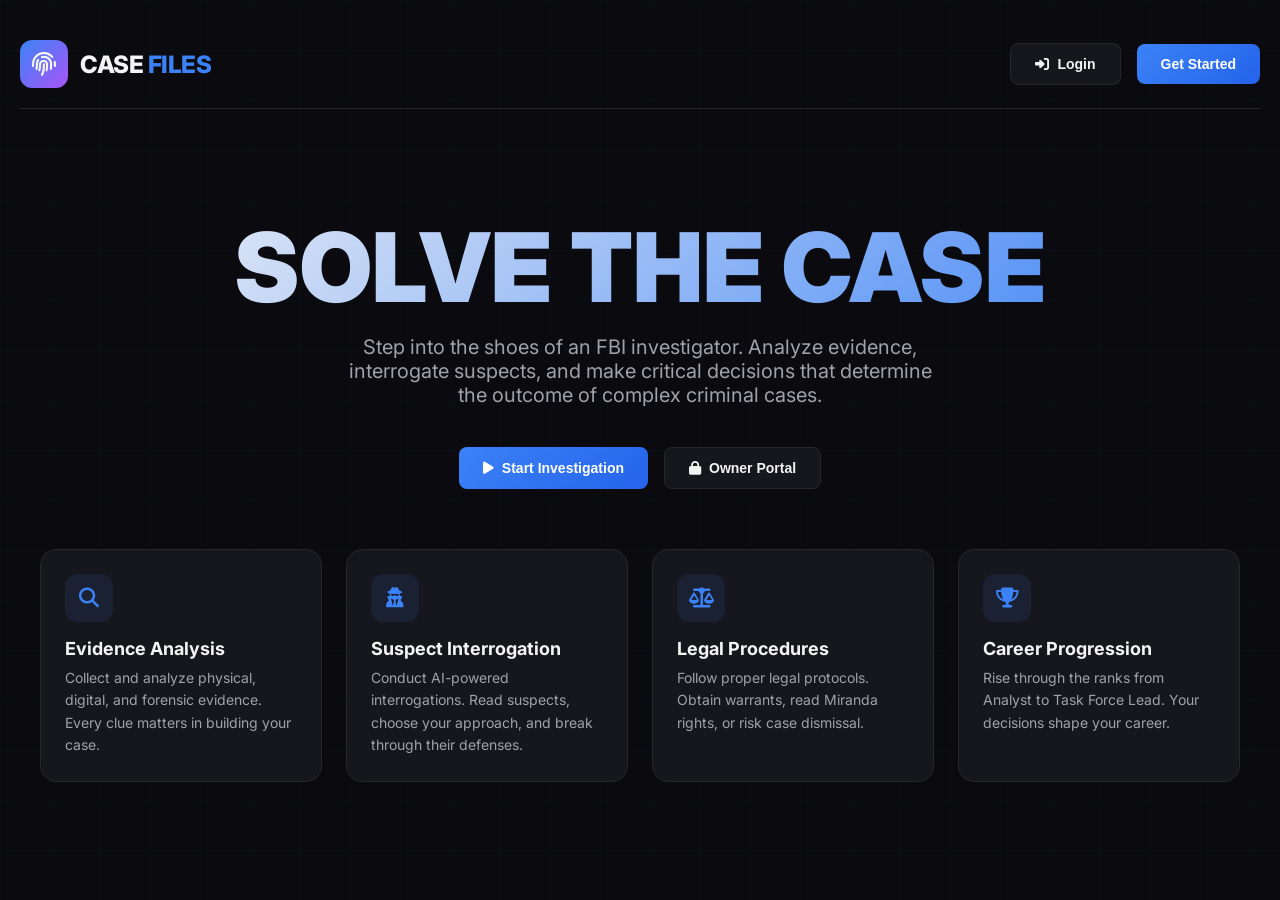
==== commit 55282bb3: "auto-commit for 231a1685-867b-48c8-9e0f-ac88bf680c9b" ====
--- a/index.html
+++ b/index.html
@@ -24,11 +24,7 @@
             --gold: #fbbf24;
         }
 
-        * {
-            margin: 0;
-            padding: 0;
-            box-sizing: border-box;
-        }
+        * { margin: 0; padding: 0; box-sizing: border-box; }
 
         body {
             font-family: 'Inter', sans-serif;
@@ -38,13 +34,9 @@
             overflow-x: hidden;
         }
 
-        /* Animated background */
         .bg-grid {
             position: fixed;
-            top: 0;
-            left: 0;
-            right: 0;
-            bottom: 0;
+            top: 0; left: 0; right: 0; bottom: 0;
             background-image: 
                 linear-gradient(rgba(59, 130, 246, 0.03) 1px, transparent 1px),
                 linear-gradient(90deg, rgba(59, 130, 246, 0.03) 1px, transparent 1px);
@@ -75,6 +67,7 @@
             display: flex;
             align-items: center;
             gap: 12px;
+            cursor: pointer;
         }
 
         .logo-icon {
@@ -94,11 +87,8 @@
             letter-spacing: -0.5px;
         }
 
-        .logo-text span {
-            color: var(--accent-blue);
-        }
-
-        /* Auth Container */
+        .logo-text span { color: var(--accent-blue); }
+
         .auth-container {
             display: flex;
             align-items: center;
@@ -122,6 +112,10 @@
             border-radius: 4px;
             background: var(--accent-blue);
             color: white;
+        }
+
+        .owner-badge {
+            background: var(--accent-red);
         }
 
         /* Buttons */
@@ -154,9 +148,7 @@
             border: 1px solid var(--border-color);
         }
 
-        .btn-secondary:hover {
-            background: var(--bg-card-hover);
-        }
+        .btn-secondary:hover { background: var(--bg-card-hover); }
 
         .btn-danger {
             background: var(--accent-red);
@@ -166,6 +158,11 @@
         .btn-success {
             background: var(--accent-green);
             color: white;
+        }
+
+        .btn-sm {
+            padding: 8px 16px;
+            font-size: 12px;
         }
 
         /* Cards */
@@ -183,10 +180,7 @@
         }
 
         /* Landing Page */
-        .landing {
-            text-align: center;
-            padding: 80px 20px;
-        }
+        .landing { text-align: center; padding: 80px 20px; }
 
         .hero-title {
             font-size: clamp(48px, 8vw, 96px);
@@ -213,9 +207,7 @@
             margin-top: 60px;
         }
 
-        .feature-card {
-            text-align: left;
-        }
+        .feature-card { text-align: left; }
 
         .feature-icon {
             width: 48px;
@@ -253,6 +245,7 @@
         .case-card {
             position: relative;
             overflow: hidden;
+            cursor: pointer;
         }
 
         .case-image {
@@ -262,6 +255,9 @@
             border-radius: 12px;
             margin-bottom: 16px;
             background: var(--bg-secondary);
+            display: flex;
+            align-items: center;
+            justify-content: center;
         }
 
         .case-difficulty {
@@ -299,15 +295,9 @@
             font-size: 13px;
         }
 
-        .case-meta i {
-            margin-right: 6px;
-        }
+        .case-meta i { margin-right: 6px; }
 
         /* Game Interface */
-        .game-container {
-            display: none;
-        }
-
         .game-header {
             display: grid;
             grid-template-columns: repeat(auto-fit, minmax(150px, 1fr));
@@ -340,7 +330,6 @@
         .stat-low { color: var(--accent-green); }
         .stat-medium { color: var(--accent-amber); }
         .stat-high { color: var(--accent-red); }
-        .stat-critical { color: #dc2626; }
 
         .scene-container {
             display: grid;
@@ -349,9 +338,7 @@
         }
 
         @media (max-width: 1024px) {
-            .scene-container {
-                grid-template-columns: 1fr;
-            }
+            .scene-container { grid-template-columns: 1fr; }
         }
 
         .scene-main {
@@ -502,7 +489,6 @@
 
         .suspect-item:hover {
             background: rgba(239, 68, 68, 0.1);
-            border-color: var(--accent-red);
         }
 
         .suspect-avatar {
@@ -517,19 +503,14 @@
             color: var(--accent-red);
         }
 
-        .suspect-name {
-            font-weight: 600;
-        }
+        .suspect-name { font-weight: 600; }
 
         .suspect-role {
             font-size: 12px;
             color: var(--text-muted);
         }
 
-        /* Progress Bar */
-        .progress-container {
-            margin-bottom: 24px;
-        }
+        .progress-container { margin-bottom: 24px; }
 
         .progress-bar {
             height: 6px;
@@ -549,10 +530,7 @@
         .modal-overlay {
             display: none;
             position: fixed;
-            top: 0;
-            left: 0;
-            right: 0;
-            bottom: 0;
+            top: 0; left: 0; right: 0; bottom: 0;
             background: rgba(0, 0, 0, 0.8);
             backdrop-filter: blur(4px);
             z-index: 100;
@@ -561,9 +539,7 @@
             padding: 20px;
         }
 
-        .modal-overlay.active {
-            display: flex;
-        }
+        .modal-overlay.active { display: flex; }
 
         .modal {
             background: var(--bg-card);
@@ -599,9 +575,7 @@
             font-size: 18px;
         }
 
-        .form-group {
-            margin-bottom: 20px;
-        }
+        .form-group { margin-bottom: 20px; }
 
         .form-label {
             display: block;
@@ -627,6 +601,28 @@
             border-color: var(--accent-blue);
         }
 
+        .form-select {
+            width: 100%;
+            padding: 14px 16px;
+            background: var(--bg-secondary);
+            border: 1px solid var(--border-color);
+            border-radius: 10px;
+            color: var(--text-primary);
+            font-size: 15px;
+        }
+
+        .form-textarea {
+            width: 100%;
+            padding: 14px 16px;
+            background: var(--bg-secondary);
+            border: 1px solid var(--border-color);
+            border-radius: 10px;
+            color: var(--text-primary);
+            font-size: 15px;
+            min-height: 100px;
+            resize: vertical;
+        }
+
         /* Ending Screen */
         .ending-container {
             text-align: center;
@@ -676,11 +672,7 @@
             margin: 0 auto 32px;
         }
 
-        /* Interrogation */
-        .interrogation-container {
-            padding: 24px;
-        }
-
+        /* Chat/Interrogation */
         .chat-messages {
             max-height: 400px;
             overflow-y: auto;
@@ -707,13 +699,8 @@
             flex-shrink: 0;
         }
 
-        .chat-avatar.agent {
-            background: var(--accent-blue);
-        }
-
-        .chat-avatar.suspect {
-            background: var(--accent-red);
-        }
+        .chat-avatar.agent { background: var(--accent-blue); }
+        .chat-avatar.suspect { background: var(--accent-red); }
 
         .chat-bubble {
             background: var(--bg-card);
@@ -737,43 +724,327 @@
             font-size: 15px;
         }
 
-        /* Hidden sections */
+        /* Owner Portal */
+        .owner-layout {
+            display: flex;
+            min-height: 100vh;
+        }
+
+        .owner-sidebar {
+            width: 250px;
+            background: var(--bg-secondary);
+            border-right: 1px solid var(--border-color);
+            padding: 20px 0;
+            flex-shrink: 0;
+        }
+
+        .owner-sidebar-header {
+            padding: 0 20px 20px;
+            border-bottom: 1px solid var(--border-color);
+            margin-bottom: 20px;
+        }
+
+        .owner-sidebar-logo {
+            display: flex;
+            align-items: center;
+            gap: 10px;
+            font-weight: 800;
+            font-size: 18px;
+        }
+
+        .owner-badge-text {
+            font-size: 11px;
+            color: var(--accent-red);
+            font-family: 'JetBrains Mono', monospace;
+            margin-top: 4px;
+        }
+
+        .owner-nav {
+            padding: 0 12px;
+        }
+
+        .owner-nav-item {
+            display: flex;
+            align-items: center;
+            gap: 12px;
+            padding: 12px 16px;
+            color: var(--text-secondary);
+            text-decoration: none;
+            border-radius: 8px;
+            margin-bottom: 4px;
+            cursor: pointer;
+            font-size: 14px;
+            transition: all 0.2s;
+        }
+
+        .owner-nav-item:hover {
+            background: var(--bg-card);
+            color: var(--text-primary);
+        }
+
+        .owner-nav-item.active {
+            background: var(--bg-card);
+            color: var(--text-primary);
+        }
+
+        .owner-main {
+            flex: 1;
+            padding: 30px;
+            overflow-y: auto;
+        }
+
+        .owner-header {
+            display: flex;
+            justify-content: space-between;
+            align-items: center;
+            margin-bottom: 30px;
+        }
+
+        .owner-title {
+            font-size: 28px;
+            font-weight: 800;
+        }
+
+        .owner-subtitle {
+            color: var(--text-muted);
+            font-size: 14px;
+            font-family: 'JetBrains Mono', monospace;
+        }
+
+        /* Stats Grid */
+        .owner-stats {
+            display: grid;
+            grid-template-columns: repeat(auto-fit, minmax(200px, 1fr));
+            gap: 20px;
+            margin-bottom: 30px;
+        }
+
+        .owner-stat-card {
+            background: var(--bg-card);
+            border: 1px solid var(--border-color);
+            padding: 24px;
+            border-radius: 12px;
+        }
+
+        .owner-stat-icon {
+            width: 40px;
+            height: 40px;
+            background: rgba(59, 130, 246, 0.1);
+            border-radius: 10px;
+            display: flex;
+            align-items: center;
+            justify-content: center;
+            margin-bottom: 16px;
+            color: var(--accent-blue);
+        }
+
+        .owner-stat-value {
+            font-size: 32px;
+            font-weight: 800;
+        }
+
+        .owner-stat-label {
+            font-size: 12px;
+            color: var(--text-muted);
+            text-transform: uppercase;
+            letter-spacing: 1px;
+        }
+
+        /* Table */
+        .data-table {
+            width: 100%;
+            background: var(--bg-card);
+            border: 1px solid var(--border-color);
+            border-radius: 12px;
+            overflow: hidden;
+        }
+
+        .data-table-header {
+            display: grid;
+            padding: 16px 20px;
+            background: var(--bg-secondary);
+            border-bottom: 1px solid var(--border-color);
+            font-size: 12px;
+            font-weight: 600;
+            text-transform: uppercase;
+            letter-spacing: 1px;
+            color: var(--text-muted);
+        }
+
+        .data-table-row {
+            display: grid;
+            padding: 16px 20px;
+            border-bottom: 1px solid var(--border-color);
+            align-items: center;
+            transition: background 0.2s;
+        }
+
+        .data-table-row:hover {
+            background: var(--bg-secondary);
+        }
+
+        .data-table-row:last-child {
+            border-bottom: none;
+        }
+
+        .status-badge {
+            display: inline-flex;
+            padding: 4px 12px;
+            border-radius: 20px;
+            font-size: 11px;
+            font-weight: 600;
+            text-transform: uppercase;
+        }
+
+        .status-published {
+            background: rgba(34, 197, 94, 0.1);
+            color: var(--accent-green);
+            border: 1px solid rgba(34, 197, 94, 0.3);
+        }
+
+        .status-draft {
+            background: var(--bg-secondary);
+            color: var(--text-muted);
+        }
+
+        /* Tabs */
+        .tabs {
+            display: flex;
+            gap: 4px;
+            background: var(--bg-secondary);
+            padding: 4px;
+            border-radius: 10px;
+            margin-bottom: 24px;
+        }
+
+        .tab {
+            padding: 10px 20px;
+            border-radius: 8px;
+            font-size: 13px;
+            font-weight: 600;
+            cursor: pointer;
+            color: var(--text-secondary);
+            transition: all 0.2s;
+            border: none;
+            background: none;
+        }
+
+        .tab.active {
+            background: var(--bg-card);
+            color: var(--text-primary);
+        }
+
+        .tab:hover:not(.active) {
+            color: var(--text-primary);
+        }
+
+        /* Form sections */
+        .form-section {
+            background: var(--bg-card);
+            border: 1px solid var(--border-color);
+            border-radius: 12px;
+            padding: 24px;
+            margin-bottom: 20px;
+        }
+
+        .form-section-title {
+            font-size: 12px;
+            font-weight: 600;
+            text-transform: uppercase;
+            letter-spacing: 1px;
+            color: var(--accent-green);
+            margin-bottom: 16px;
+            font-family: 'JetBrains Mono', monospace;
+        }
+
+        .form-row {
+            display: grid;
+            grid-template-columns: repeat(auto-fit, minmax(200px, 1fr));
+            gap: 16px;
+        }
+
+        .switch-container {
+            display: flex;
+            align-items: center;
+            gap: 10px;
+        }
+
+        .switch {
+            position: relative;
+            width: 44px;
+            height: 24px;
+            background: var(--bg-secondary);
+            border-radius: 12px;
+            cursor: pointer;
+            transition: background 0.2s;
+        }
+
+        .switch.active {
+            background: var(--accent-green);
+        }
+
+        .switch::after {
+            content: '';
+            position: absolute;
+            top: 2px;
+            left: 2px;
+            width: 20px;
+            height: 20px;
+            background: white;
+            border-radius: 50%;
+            transition: transform 0.2s;
+        }
+
+        .switch.active::after {
+            transform: translateX(20px);
+        }
+
+        /* Item cards (suspects, clues, scenes) */
+        .item-card {
+            background: var(--bg-secondary);
+            border: 1px solid var(--border-color);
+            border-radius: 12px;
+            padding: 20px;
+            margin-bottom: 16px;
+        }
+
+        .item-card-header {
+            display: flex;
+            justify-content: space-between;
+            align-items: center;
+            margin-bottom: 16px;
+        }
+
+        .item-card-title {
+            font-family: 'JetBrains Mono', monospace;
+            font-size: 12px;
+            color: var(--text-muted);
+        }
+
         .hidden { display: none !important; }
 
-        /* Animations */
         @keyframes fadeIn {
             from { opacity: 0; transform: translateY(20px); }
             to { opacity: 1; transform: translateY(0); }
         }
 
-        .animate-in {
-            animation: fadeIn 0.5s ease;
-        }
-
-        /* Responsive */
+        .animate-in { animation: fadeIn 0.5s ease; }
+
         @media (max-width: 768px) {
-            .header {
-                flex-direction: column;
-                gap: 16px;
-            }
-
-            .game-header {
-                grid-template-columns: repeat(2, 1fr);
-            }
-
-            .scene-title {
-                font-size: 22px;
-            }
+            .header { flex-direction: column; gap: 16px; }
+            .game-header { grid-template-columns: repeat(2, 1fr); }
+            .scene-title { font-size: 22px; }
+            .owner-sidebar { display: none; }
         }
     </style>
 </head>
 <body>
     <div class="bg-grid"></div>
     
-    <div class="container">
+    <div class="container" id="mainContainer">
         <!-- Header -->
         <header class="header">
-            <div class="logo">
+            <div class="logo" onclick="returnToMenu()">
                 <div class="logo-icon"><i class="fas fa-fingerprint"></i></div>
                 <div class="logo-text">CASE <span>FILES</span></div>
             </div>
@@ -794,9 +1065,14 @@
                 Step into the shoes of an FBI investigator. Analyze evidence, interrogate suspects, 
                 and make critical decisions that determine the outcome of complex criminal cases.
             </p>
-            <button class="btn btn-primary btn-lg" onclick="showRegister()" data-testid="get-started-btn">
-                <i class="fas fa-play"></i> Start Investigation
-            </button>
+            <div style="display: flex; gap: 16px; justify-content: center; flex-wrap: wrap;">
+                <button class="btn btn-primary" onclick="showRegister()">
+                    <i class="fas fa-play"></i> Start Investigation
+                </button>
+                <button class="btn btn-secondary" onclick="showOwnerLogin()">
+                    <i class="fas fa-lock"></i> Owner Portal
+                </button>
+            </div>
 
             <div class="features-grid">
                 <div class="card feature-card">
@@ -838,24 +1114,17 @@
         <section id="casesPage" class="hidden">
             <h2 style="font-size: 28px; font-weight: 800; margin-bottom: 8px;">Select Your Case</h2>
             <p style="color: var(--text-secondary); margin-bottom: 24px;">Choose a case file to begin your investigation</p>
-            
-            <div class="cases-grid" id="casesGrid">
-                <!-- Cases will be populated here -->
-            </div>
+            <div class="cases-grid" id="casesGrid"></div>
         </section>
 
         <!-- Game Interface -->
-        <section id="gamePage" class="game-container hidden">
-            <div class="game-header" id="gameStats">
-                <!-- Stats will be populated here -->
-            </div>
-
+        <section id="gamePage" class="hidden">
+            <div class="game-header" id="gameStats"></div>
             <div class="progress-container">
                 <div class="progress-bar">
                     <div class="progress-fill" id="progressFill" style="width: 0%"></div>
                 </div>
             </div>
-
             <div class="scene-container">
                 <div class="scene-main">
                     <div class="scene-badge" id="sceneBadge">
@@ -864,12 +1133,8 @@
                     </div>
                     <h2 class="scene-title" id="sceneTitle">Loading...</h2>
                     <p class="scene-narration" id="sceneNarration">Loading scene...</p>
-                    
-                    <div class="choices-container" id="choicesContainer">
-                        <!-- Choices will be populated here -->
-                    </div>
-                </div>
-
+                    <div class="choices-container" id="choicesContainer"></div>
+                </div>
                 <div class="sidebar">
                     <div class="sidebar-card">
                         <h3 class="sidebar-title">
@@ -879,17 +1144,13 @@
                             <p style="color: var(--text-muted); font-size: 14px;">No evidence collected yet</p>
                         </div>
                     </div>
-
                     <div class="sidebar-card">
                         <h3 class="sidebar-title">
                             <i class="fas fa-users"></i> Suspects
                         </h3>
-                        <div id="suspectsList">
-                            <!-- Suspects will be populated here -->
-                        </div>
-                    </div>
-
-                    <button class="btn btn-danger" style="width: 100%;" onclick="showAccusation()" id="accuseBtn">
+                        <div id="suspectsList"></div>
+                    </div>
+                    <button class="btn btn-danger" style="width: 100%;" onclick="showAccusation()">
                         <i class="fas fa-gavel"></i> Make Accusation
                     </button>
                 </div>
@@ -904,11 +1165,7 @@
                 </div>
                 <h2 class="ending-title" id="endingTitle">Case Closed</h2>
                 <p class="ending-narration" id="endingNarration">Loading...</p>
-                
-                <div class="stats-grid" id="endingStats">
-                    <!-- Stats will be populated here -->
-                </div>
-                
+                <div class="stats-grid" id="endingStats"></div>
                 <button class="btn btn-primary" onclick="returnToMenu()">
                     <i class="fas fa-home"></i> Return to Menu
                 </button>
@@ -916,7 +1173,43 @@
         </section>
     </div>
 
-    <!-- Login Modal -->
+    <!-- Owner Portal (separate layout) -->
+    <div id="ownerPortal" class="owner-layout hidden">
+        <aside class="owner-sidebar">
+            <div class="owner-sidebar-header">
+                <div class="owner-sidebar-logo">
+                    <i class="fas fa-fingerprint"></i>
+                    <span>CASE FILES</span>
+                </div>
+                <div class="owner-badge-text">OWNER PORTAL</div>
+            </div>
+            <nav class="owner-nav">
+                <div class="owner-nav-item active" onclick="showOwnerSection('dashboard')">
+                    <i class="fas fa-th-large"></i> Dashboard
+                </div>
+                <div class="owner-nav-item" onclick="showOwnerSection('cases')">
+                    <i class="fas fa-folder"></i> Cases
+                </div>
+                <div class="owner-nav-item" onclick="showOwnerSection('editor')">
+                    <i class="fas fa-edit"></i> Case Editor
+                </div>
+                <div class="owner-nav-item" onclick="showOwnerSection('players')">
+                    <i class="fas fa-users"></i> Players
+                </div>
+                <div class="owner-nav-item" onclick="showOwnerSection('analytics')">
+                    <i class="fas fa-chart-bar"></i> Analytics
+                </div>
+                <div class="owner-nav-item" style="margin-top: auto; color: var(--accent-red);" onclick="ownerLogout()">
+                    <i class="fas fa-sign-out-alt"></i> Logout
+                </div>
+            </nav>
+        </aside>
+        <main class="owner-main" id="ownerMainContent">
+            <!-- Content will be injected here -->
+        </main>
+    </div>
+
+    <!-- Modals -->
     <div class="modal-overlay" id="loginModal">
         <div class="modal">
             <div class="modal-header">
@@ -926,20 +1219,19 @@
             <form onsubmit="handleLogin(event)">
                 <div class="form-group">
                     <label class="form-label">Email</label>
-                    <input type="email" class="form-input" id="loginEmail" placeholder="agent@fbi.gov" required data-testid="login-email">
+                    <input type="email" class="form-input" id="loginEmail" placeholder="agent@fbi.gov" required>
                 </div>
                 <div class="form-group">
                     <label class="form-label">Password</label>
-                    <input type="password" class="form-input" id="loginPassword" placeholder="Enter your password" required data-testid="login-password">
-                </div>
-                <button type="submit" class="btn btn-primary" style="width: 100%;" data-testid="login-submit">
+                    <input type="password" class="form-input" id="loginPassword" placeholder="Enter your password" required>
+                </div>
+                <button type="submit" class="btn btn-primary" style="width: 100%;">
                     <i class="fas fa-sign-in-alt"></i> Login
                 </button>
             </form>
         </div>
     </div>
 
-    <!-- Register Modal -->
     <div class="modal-overlay" id="registerModal">
         <div class="modal">
             <div class="modal-header">
@@ -949,31 +1241,55 @@
             <form onsubmit="handleRegister(event)">
                 <div class="form-group">
                     <label class="form-label">Agent Name</label>
-                    <input type="text" class="form-input" id="regUsername" placeholder="Special Agent..." required data-testid="register-username">
+                    <input type="text" class="form-input" id="regUsername" placeholder="Special Agent..." required>
                 </div>
                 <div class="form-group">
                     <label class="form-label">Email</label>
-                    <input type="email" class="form-input" id="regEmail" placeholder="agent@fbi.gov" required data-testid="register-email">
+                    <input type="email" class="form-input" id="regEmail" placeholder="agent@fbi.gov" required>
                 </div>
                 <div class="form-group">
                     <label class="form-label">Password</label>
-                    <input type="password" class="form-input" id="regPassword" placeholder="Create a secure password" required data-testid="register-password">
-                </div>
-                <button type="submit" class="btn btn-primary" style="width: 100%;" data-testid="register-submit">
+                    <input type="password" class="form-input" id="regPassword" placeholder="Create a secure password" required>
+                </div>
+                <button type="submit" class="btn btn-primary" style="width: 100%;">
                     <i class="fas fa-user-plus"></i> Create Agent Profile
                 </button>
             </form>
         </div>
     </div>
 
-    <!-- Interrogation Modal -->
+    <div class="modal-overlay" id="ownerLoginModal">
+        <div class="modal">
+            <div class="modal-header">
+                <h3 class="modal-title">Owner Login</h3>
+                <button class="modal-close" onclick="closeModals()"><i class="fas fa-times"></i></button>
+            </div>
+            <form onsubmit="handleOwnerLogin(event)">
+                <div class="form-group">
+                    <label class="form-label">Owner Email</label>
+                    <input type="email" class="form-input" id="ownerEmail" placeholder="owner@casefiles.fbi" required>
+                </div>
+                <div class="form-group">
+                    <label class="form-label">Password</label>
+                    <input type="password" class="form-input" id="ownerPassword" placeholder="Enter owner password" required>
+                </div>
+                <button type="submit" class="btn btn-danger" style="width: 100%;">
+                    <i class="fas fa-lock"></i> Access Owner Portal
+                </button>
+            </form>
+            <p style="color: var(--text-muted); font-size: 12px; margin-top: 16px; text-align: center;">
+                Default: Widchel.ant08@casefiles.fbi / WidAnt1234!
+            </p>
+        </div>
+    </div>
+
     <div class="modal-overlay" id="interrogationModal">
         <div class="modal" style="max-width: 700px;">
             <div class="modal-header">
                 <h3 class="modal-title">Interrogation Room</h3>
                 <button class="modal-close" onclick="closeModals()"><i class="fas fa-times"></i></button>
             </div>
-            <div class="interrogation-container">
+            <div>
                 <div style="display: flex; align-items: center; gap: 16px; margin-bottom: 20px; padding: 16px; background: var(--bg-secondary); border-radius: 12px;">
                     <div class="suspect-avatar" style="width: 50px; height: 50px;" id="interrogateSuspectAvatar">?</div>
                     <div>
@@ -985,14 +1301,12 @@
                         <div style="font-weight: 700; color: var(--accent-amber);" id="cooperationLevel">50%</div>
                     </div>
                 </div>
-                
                 <div class="chat-messages" id="chatMessages">
                     <p style="color: var(--text-muted); text-align: center;">Start the interrogation...</p>
                 </div>
-                
                 <div class="chat-input-container">
-                    <input type="text" class="chat-input" id="interrogationInput" placeholder="Ask a question..." data-testid="interrogation-input">
-                    <button class="btn btn-primary" onclick="sendInterrogation()" data-testid="interrogation-send">
+                    <input type="text" class="chat-input" id="interrogationInput" placeholder="Ask a question...">
+                    <button class="btn btn-primary" onclick="sendInterrogation()">
                         <i class="fas fa-paper-plane"></i>
                     </button>
                 </div>
@@ -1000,7 +1314,6 @@
         </div>
     </div>
 
-    <!-- Accusation Modal -->
     <div class="modal-overlay" id="accusationModal">
         <div class="modal">
             <div class="modal-header">
@@ -1011,10 +1324,8 @@
                 <p style="color: var(--text-secondary); margin-bottom: 20px;">
                     Select the suspect you believe is guilty. Choose wisely - wrong accusations damage your career.
                 </p>
-                <div id="accusationSuspects">
-                    <!-- Suspects will be populated here -->
-                </div>
-                <button class="btn btn-danger" style="width: 100%; margin-top: 20px;" onclick="submitAccusation()" data-testid="submit-accusation">
+                <div id="accusationSuspects"></div>
+                <button class="btn btn-danger" style="width: 100%; margin-top: 20px;" onclick="submitAccusation()">
                     <i class="fas fa-gavel"></i> Confirm Accusation
                 </button>
             </div>
@@ -1023,7 +1334,7 @@
 
     <script>
         // ==================== GAME DATA ====================
-        const CASES = [
+        let CASES = [
             {
                 id: "case-001",
                 title: "The Midnight Caller",
@@ -1031,6 +1342,7 @@
                 difficulty: "medium",
                 crime_type: "HOMICIDE",
                 time_limit: 45,
+                published: true,
                 victim: { name: "Sarah Mitchell", age: 34 },
                 suspects: [
                     { id: "s1", name: "Marcus Webb", age: 38, role: "Ex-Husband", motive: "Bitter divorce", alibi: "Claims he was at a bar", is_guilty: false, personality: "hostile" },
@@ -1046,10 +1358,7 @@
                 ],
                 scenes: [
                     {
-                        id: "scene-1",
-                        order: 1,
-                        title: "Crime Scene",
-                        type: "crime_scene",
+                        id: "scene-1", order: 1, title: "Crime Scene", type: "crime_scene",
                         narration: "You arrive at 142 Oak Street. Yellow crime scene tape flutters in the cold night air. The victim, Sarah Mitchell, was found by her cleaning service this morning. As the lead investigator, every decision you make will shape this case.",
                         choices: [
                             { id: "ch1", text: "Examine the body and immediate surroundings", next: "scene-2", risk: "low", clues: ["c3"], score: 10 },
@@ -1058,10 +1367,7 @@
                         ]
                     },
                     {
-                        id: "scene-2",
-                        order: 2,
-                        title: "Forensic Analysis",
-                        type: "evidence_lab",
+                        id: "scene-2", order: 2, title: "Forensic Analysis", type: "evidence_lab",
                         narration: "The forensics team has processed the scene. The point of entry appears to be a back window. A partial fingerprint was recovered, along with traces of an unknown substance on the victim's clothing.",
                         choices: [
                             { id: "ch4", text: "Run the fingerprint through AFIS", next: "scene-5", risk: "low", clues: [], score: 15 },
@@ -1070,10 +1376,7 @@
                         ]
                     },
                     {
-                        id: "scene-3",
-                        order: 2,
-                        title: "Security Review",
-                        type: "investigation",
+                        id: "scene-3", order: 2, title: "Security Review", type: "investigation",
                         narration: "The building's security system recorded footage from the night of the murder. The quality is poor, but you can make out a vehicle leaving the parking garage around 11 PM.",
                         choices: [
                             { id: "ch7", text: "Enhance the footage to identify the vehicle", next: "scene-5", risk: "low", clues: [], score: 15 },
@@ -1081,10 +1384,7 @@
                         ]
                     },
                     {
-                        id: "scene-4",
-                        order: 2,
-                        title: "Witness Interview",
-                        type: "interrogation",
+                        id: "scene-4", order: 2, title: "Witness Interview", type: "interrogation",
                         narration: "Mrs. Patterson, the elderly neighbor, sits nervously in her living room. She claims to have heard something unusual the night of the murder.",
                         choices: [
                             { id: "ch9", text: "Ask about the sounds she heard", next: "scene-5", risk: "low", clues: [], score: 10 },
@@ -1092,10 +1392,7 @@
                         ]
                     },
                     {
-                        id: "scene-5",
-                        order: 3,
-                        title: "The Insurance Lead",
-                        type: "investigation",
+                        id: "scene-5", order: 3, title: "The Insurance Lead", type: "investigation",
                         narration: "Your investigation into the victim's finances reveals a substantial life insurance policy. The beneficiary is her business partner, Diana Cross. The policy was taken out just 6 months ago.",
                         choices: [
                             { id: "ch11", text: "Bring Diana Cross in for questioning", next: "scene-7", risk: "medium", clues: ["c2"], score: 25 },
@@ -1104,10 +1401,7 @@
                         ]
                     },
                     {
-                        id: "scene-6",
-                        order: 3,
-                        title: "Phone Records",
-                        type: "investigation",
+                        id: "scene-6", order: 3, title: "Phone Records", type: "investigation",
                         narration: "The phone records reveal a pattern. The victim received multiple calls from a blocked number in the weeks leading up to her death. The last call was made just hours before the murder.",
                         choices: [
                             { id: "ch14", text: "Subpoena the phone company for caller info", next: "scene-7", risk: "low", clues: ["c1"], score: 20 },
@@ -1115,10 +1409,7 @@
                         ]
                     },
                     {
-                        id: "scene-7",
-                        order: 4,
-                        title: "Interrogation Room",
-                        type: "interrogation",
+                        id: "scene-7", order: 4, title: "Interrogation Room", type: "interrogation",
                         narration: "Diana Cross sits across from you, her lawyer by her side. She maintains her composure, but you notice her hands trembling slightly. The evidence is mounting against her.",
                         choices: [
                             { id: "ch16", text: "Present the insurance evidence", next: "scene-9", risk: "medium", clues: [], score: 30, conviction: 20 },
@@ -1127,10 +1418,7 @@
                         ]
                     },
                     {
-                        id: "scene-8",
-                        order: 4,
-                        title: "Ex-Husband Interview",
-                        type: "interrogation",
+                        id: "scene-8", order: 4, title: "Ex-Husband Interview", type: "interrogation",
                         narration: "Marcus Webb is hostile from the start. He claims he was at O'Malley's Bar the entire evening, but his story has inconsistencies.",
                         choices: [
                             { id: "ch19", text: "Check his alibi at the bar", next: "scene-9", risk: "low", clues: [], score: 15 },
@@ -1138,10 +1426,7 @@
                         ]
                     },
                     {
-                        id: "scene-9",
-                        order: 5,
-                        title: "Final Decision",
-                        type: "briefing",
+                        id: "scene-9", order: 5, title: "Final Decision", type: "briefing",
                         narration: "The captain wants answers. You've gathered evidence, interviewed suspects, and built your case. It's time to make an arrest or admit you need more time. Choose carefully - your career depends on it.",
                         choices: [
                             { id: "ch21", text: "Arrest Diana Cross", next: "ending-correct", risk: "medium", clues: [], score: 50 },
@@ -1151,24 +1436,9 @@
                     }
                 ],
                 endings: {
-                    "ending-correct": {
-                        type: "CLOSED",
-                        title: "Case Closed - Justice Served",
-                        narration: "Diana Cross confessed after you presented the overwhelming evidence. She planned the murder to collect the insurance money and save their failing business. Your meticulous investigation led to a successful prosecution.",
-                        xp: 100
-                    },
-                    "ending-wrong": {
-                        type: "COMPROMISED",
-                        title: "Case Compromised",
-                        narration: "Marcus Webb was released when his alibi checked out. The real killer, Diana Cross, fled the country. Your rush to judgment cost us a conviction.",
-                        xp: -50
-                    },
-                    "ending-incomplete": {
-                        type: "ESCALATED",
-                        title: "Case Escalated",
-                        narration: "The case has been reassigned to a senior agent. While no one was wrongfully accused, the delay allowed critical evidence to degrade. Mixed results for your file.",
-                        xp: 25
-                    }
+                    "ending-correct": { type: "CLOSED", title: "Case Closed - Justice Served", narration: "Diana Cross confessed after you presented the overwhelming evidence. She planned the murder to collect the insurance money and save their failing business. Your meticulous investigation led to a successful prosecution.", xp: 100 },
+                    "ending-wrong": { type: "COMPROMISED", title: "Case Compromised", narration: "Marcus Webb was released when his alibi checked out. The real killer, Diana Cross, fled the country. Your rush to judgment cost us a conviction.", xp: -50 },
+                    "ending-incomplete": { type: "ESCALATED", title: "Case Escalated", narration: "The case has been reassigned to a senior agent. While no one was wrongfully accused, the delay allowed critical evidence to degrade. Mixed results for your file.", xp: 25 }
                 }
             },
             {
@@ -1178,6 +1448,7 @@
                 difficulty: "hard",
                 crime_type: "HOMICIDE",
                 time_limit: 60,
+                published: true,
                 victim: { name: "Richard Blackwood", age: 67 },
                 suspects: [
                     { id: "s1", name: "Elena Vasquez", age: 29, role: "Personal Assistant", motive: "Unpaid wages", alibi: "Claims she was traveling", is_guilty: false, personality: "defensive" },
@@ -1190,100 +1461,37 @@
                     { id: "c3", label: "Blood Trace", description: "DNA evidence on display case", category: "physical" }
                 ],
                 scenes: [
-                    {
-                        id: "scene-1",
-                        order: 1,
-                        title: "The Gallery",
-                        type: "crime_scene",
-                        narration: "The Blackwood private gallery is a crime scene now. Empty frames hang where masterpieces once resided. Richard Blackwood lies at the center of it all, a victim of what appears to be a carefully planned operation.",
-                        choices: [
-                            { id: "ch1", text: "Examine the security system", next: "scene-2", risk: "low", clues: ["c1"], score: 15 },
-                            { id: "ch2", text: "Document the missing artwork", next: "scene-3", risk: "low", clues: [], score: 10 },
-                            { id: "ch3", text: "Interview the first responders", next: "scene-4", risk: "low", clues: [], score: 5 }
-                        ]
-                    },
-                    {
-                        id: "scene-2",
-                        order: 2,
-                        title: "Security Analysis",
-                        type: "evidence_lab",
-                        narration: "The security logs reveal something troubling - the system was disabled using a master code, accessible only to family members and the head of security.",
-                        choices: [
-                            { id: "ch4", text: "Interview Thomas Blackwood", next: "scene-5", risk: "medium", clues: ["c2"], score: 25 },
-                            { id: "ch5", text: "Review all access logs", next: "scene-6", risk: "low", clues: [], score: 15 }
-                        ]
-                    },
-                    {
-                        id: "scene-3",
-                        order: 2,
-                        title: "Art Assessment",
-                        type: "investigation",
-                        narration: "Art experts confirm the missing pieces are worth over $40 million. Insurance investigators are already circling, but something doesn't add up - the most valuable piece was left behind.",
-                        choices: [
-                            { id: "ch6", text: "Investigate insurance claims", next: "scene-5", risk: "low", clues: [], score: 20 },
-                            { id: "ch7", text: "Question why certain art was left", next: "scene-6", risk: "low", clues: [], score: 15 }
-                        ]
-                    },
-                    {
-                        id: "scene-4",
-                        order: 2,
-                        title: "First Responder Accounts",
-                        type: "interrogation",
-                        narration: "The security guard who found the body is visibly shaken. He mentions seeing Thomas Blackwood's car in the parking garage that morning, hours before the body was discovered.",
-                        choices: [
-                            { id: "ch8", text: "Pull parking garage footage", next: "scene-5", risk: "low", clues: [], score: 20 },
-                            { id: "ch9", text: "Get official witness statement", next: "scene-6", risk: "low", clues: [], score: 10 }
-                        ]
-                    },
-                    {
-                        id: "scene-5",
-                        order: 3,
-                        title: "The Heir",
-                        type: "interrogation",
-                        narration: "Thomas Blackwood arrives with his lawyer. He's calm, almost too calm. You notice fresh scratches on his hands that he claims came from his cat.",
-                        choices: [
-                            { id: "ch10", text: "Request DNA sample", next: "scene-7", risk: "medium", clues: ["c3"], score: 30 },
-                            { id: "ch11", text: "Ask about the will changes", next: "scene-7", risk: "medium", clues: [], score: 25 },
-                            { id: "ch12", text: "Question his alibi in detail", next: "scene-7", risk: "low", clues: [], score: 15 }
-                        ]
-                    },
-                    {
-                        id: "scene-6",
-                        order: 3,
-                        title: "Following the Money",
-                        type: "investigation",
-                        narration: "Financial records reveal Richard was about to disinherit Thomas after discovering he had been embezzling from the family foundation. The will change was scheduled for next week.",
-                        choices: [
-                            { id: "ch13", text: "Confront Thomas with evidence", next: "scene-7", risk: "high", clues: ["c2"], score: 35 },
-                            { id: "ch14", text: "Build more evidence first", next: "scene-7", risk: "low", clues: [], score: 20 }
-                        ]
-                    },
-                    {
-                        id: "scene-7",
-                        order: 4,
-                        title: "Case Conference",
-                        type: "briefing",
-                        narration: "Your team assembles in the war room. The evidence points in multiple directions, but time is running out. The DA wants an arrest or the case goes cold.",
-                        choices: [
-                            { id: "ch15", text: "Arrest Thomas Blackwood", next: "ending-correct", risk: "medium", clues: [], score: 50 },
-                            { id: "ch16", text: "Arrest Victor Morel", next: "ending-wrong", risk: "high", clues: [], score: -30 },
-                            { id: "ch17", text: "Arrest Elena Vasquez", next: "ending-wrong", risk: "high", clues: [], score: -30 }
-                        ]
-                    }
+                    { id: "scene-1", order: 1, title: "The Gallery", type: "crime_scene", narration: "The Blackwood private gallery is a crime scene now. Empty frames hang where masterpieces once resided. Richard Blackwood lies at the center of it all, a victim of what appears to be a carefully planned operation.", choices: [
+                        { id: "ch1", text: "Examine the security system", next: "scene-2", risk: "low", clues: ["c1"], score: 15 },
+                        { id: "ch2", text: "Document the missing artwork", next: "scene-3", risk: "low", clues: [], score: 10 },
+                        { id: "ch3", text: "Interview the first responders", next: "scene-4", risk: "low", clues: [], score: 5 }
+                    ]},
+                    { id: "scene-2", order: 2, title: "Security Analysis", type: "evidence_lab", narration: "The security logs reveal something troubling - the system was disabled using a master code, accessible only to family members and the head of security.", choices: [
+                        { id: "ch4", text: "Interview Thomas Blackwood", next: "scene-5", risk: "medium", clues: ["c2"], score: 25 },
+                        { id: "ch5", text: "Review all access logs", next: "scene-5", risk: "low", clues: [], score: 15 }
+                    ]},
+                    { id: "scene-3", order: 2, title: "Art Assessment", type: "investigation", narration: "Art experts confirm the missing pieces are worth over $40 million. Insurance investigators are already circling, but something doesn't add up - the most valuable piece was left behind.", choices: [
+                        { id: "ch6", text: "Investigate insurance claims", next: "scene-5", risk: "low", clues: [], score: 20 },
+                        { id: "ch7", text: "Question why certain art was left", next: "scene-5", risk: "low", clues: [], score: 15 }
+                    ]},
+                    { id: "scene-4", order: 2, title: "First Responder Accounts", type: "interrogation", narration: "The security guard who found the body is visibly shaken. He mentions seeing Thomas Blackwood's car in the parking garage that morning, hours before the body was discovered.", choices: [
+                        { id: "ch8", text: "Pull parking garage footage", next: "scene-5", risk: "low", clues: [], score: 20 },
+                        { id: "ch9", text: "Get official witness statement", next: "scene-5", risk: "low", clues: [], score: 10 }
+                    ]},
+                    { id: "scene-5", order: 3, title: "The Heir", type: "interrogation", narration: "Thomas Blackwood arrives with his lawyer. He's calm, almost too calm. You notice fresh scratches on his hands that he claims came from his cat.", choices: [
+                        { id: "ch10", text: "Request DNA sample", next: "scene-6", risk: "medium", clues: ["c3"], score: 30 },
+                        { id: "ch11", text: "Ask about the will changes", next: "scene-6", risk: "medium", clues: [], score: 25 },
+                        { id: "ch12", text: "Question his alibi in detail", next: "scene-6", risk: "low", clues: [], score: 15 }
+                    ]},
+                    { id: "scene-6", order: 4, title: "Case Conference", type: "briefing", narration: "Your team assembles in the war room. The evidence points in multiple directions, but time is running out. The DA wants an arrest or the case goes cold.", choices: [
+                        { id: "ch15", text: "Arrest Thomas Blackwood", next: "ending-correct", risk: "medium", clues: [], score: 50 },
+                        { id: "ch16", text: "Arrest Victor Morel", next: "ending-wrong", risk: "high", clues: [], score: -30 },
+                        { id: "ch17", text: "Arrest Elena Vasquez", next: "ending-wrong", risk: "high", clues: [], score: -30 }
+                    ]}
                 ],
                 endings: {
-                    "ending-correct": {
-                        type: "CLOSED",
-                        title: "Case Closed - The Heir Unmasked",
-                        narration: "Thomas Blackwood's DNA matched the blood found at the scene. Faced with the evidence, he confessed to killing his father to prevent being disinherited. The 'stolen' art was hidden in a storage unit he rented. Justice is served.",
-                        xp: 150
-                    },
-                    "ending-wrong": {
-                        type: "DISMISSED",
-                        title: "Case Dismissed",
-                        narration: "Your suspect had an airtight alibi. The wrongful arrest led to a lawsuit and the real killer walked free. This one will haunt your career.",
-                        xp: -75
-                    }
+                    "ending-correct": { type: "CLOSED", title: "Case Closed - The Heir Unmasked", narration: "Thomas Blackwood's DNA matched the blood found at the scene. Faced with the evidence, he confessed to killing his father to prevent being disinherited. The 'stolen' art was hidden in a storage unit he rented. Justice is served.", xp: 150 },
+                    "ending-wrong": { type: "DISMISSED", title: "Case Dismissed", narration: "Your suspect had an airtight alibi. The wrongful arrest led to a lawsuit and the real killer walked free. This one will haunt your career.", xp: -75 }
                 }
             },
             {
@@ -1293,6 +1501,7 @@
                 difficulty: "easy",
                 crime_type: "MISSING PERSON",
                 time_limit: 30,
+                published: true,
                 victim: { name: "Alex Chen", age: 28 },
                 suspects: [
                     { id: "s1", name: "Victoria Sterling", age: 45, role: "CEO", motive: "Protect company", alibi: "Board meeting", is_guilty: true, personality: "calculating" },
@@ -1304,83 +1513,29 @@
                     { id: "c3", label: "GPS Data", description: "Last known location tracking", category: "digital" }
                 ],
                 scenes: [
-                    {
-                        id: "scene-1",
-                        order: 1,
-                        title: "The Digital Trail",
-                        type: "investigation",
-                        narration: "Alex Chen was last seen leaving Sterling Tech headquarters three days ago. Their apartment is untouched, their phone is offline, but they left breadcrumbs across the digital landscape.",
-                        choices: [
-                            { id: "ch1", text: "Analyze their computer", next: "scene-2", risk: "low", clues: ["c1"], score: 15 },
-                            { id: "ch2", text: "Review security footage", next: "scene-3", risk: "low", clues: [], score: 10 },
-                            { id: "ch3", text: "Interview coworkers", next: "scene-4", risk: "low", clues: [], score: 10 }
-                        ]
-                    },
-                    {
-                        id: "scene-2",
-                        order: 2,
-                        title: "The Files",
-                        type: "evidence_lab",
-                        narration: "Hidden in encrypted partitions, you find evidence of massive financial fraud at Sterling Tech. Alex was about to blow the whistle on a billion-dollar scheme.",
-                        choices: [
-                            { id: "ch4", text: "Search for threatening communications", next: "scene-5", risk: "low", clues: ["c2"], score: 20 },
-                            { id: "ch5", text: "Trace the money trail", next: "scene-5", risk: "low", clues: [], score: 15 }
-                        ]
-                    },
-                    {
-                        id: "scene-3",
-                        order: 2,
-                        title: "Security Review",
-                        type: "investigation",
-                        narration: "The footage shows Alex leaving normally, but their car GPS tells a different story - it was last tracked heading to an industrial area owned by Sterling Tech.",
-                        choices: [
-                            { id: "ch6", text: "Investigate the industrial site", next: "scene-5", risk: "medium", clues: ["c3"], score: 25 },
-                            { id: "ch7", text: "Subpoena Sterling Tech records", next: "scene-5", risk: "low", clues: [], score: 15 }
-                        ]
-                    },
-                    {
-                        id: "scene-4",
-                        order: 2,
-                        title: "Coworker Interviews",
-                        type: "interrogation",
-                        narration: "Alex's colleagues are scared to talk, but one mentions seeing Alex arguing with Victoria Sterling the day before they disappeared.",
-                        choices: [
-                            { id: "ch8", text: "Interview Victoria Sterling", next: "scene-5", risk: "medium", clues: [], score: 20 },
-                            { id: "ch9", text: "Protect the witness", next: "scene-5", risk: "low", clues: [], score: 15 }
-                        ]
-                    },
-                    {
-                        id: "scene-5",
-                        order: 3,
-                        title: "Confrontation",
-                        type: "briefing",
-                        narration: "The evidence points to corporate involvement in Alex's disappearance. Victoria Sterling is lawyered up, but you have leverage. Time to close this case.",
-                        choices: [
-                            { id: "ch10", text: "Arrest Victoria Sterling", next: "ending-correct", risk: "medium", clues: [], score: 50 },
-                            { id: "ch11", text: "Arrest Derek Hayes", next: "ending-wrong", risk: "high", clues: [], score: -20 },
-                            { id: "ch12", text: "Request FBI assistance", next: "ending-escalated", risk: "low", clues: [], score: 25 }
-                        ]
-                    }
+                    { id: "scene-1", order: 1, title: "The Digital Trail", type: "investigation", narration: "Alex Chen was last seen leaving Sterling Tech headquarters three days ago. Their apartment is untouched, their phone is offline, but they left breadcrumbs across the digital landscape.", choices: [
+                        { id: "ch1", text: "Analyze their computer", next: "scene-2", risk: "low", clues: ["c1"], score: 15 },
+                        { id: "ch2", text: "Review security footage", next: "scene-3", risk: "low", clues: [], score: 10 },
+                        { id: "ch3", text: "Interview coworkers", next: "scene-3", risk: "low", clues: [], score: 10 }
+                    ]},
+                    { id: "scene-2", order: 2, title: "The Files", type: "evidence_lab", narration: "Hidden in encrypted partitions, you find evidence of massive financial fraud at Sterling Tech. Alex was about to blow the whistle on a billion-dollar scheme.", choices: [
+                        { id: "ch4", text: "Search for threatening communications", next: "scene-4", risk: "low", clues: ["c2"], score: 20 },
+                        { id: "ch5", text: "Trace the money trail", next: "scene-4", risk: "low", clues: [], score: 15 }
+                    ]},
+                    { id: "scene-3", order: 2, title: "Security Review", type: "investigation", narration: "The footage shows Alex leaving normally, but their car GPS tells a different story - it was last tracked heading to an industrial area owned by Sterling Tech.", choices: [
+                        { id: "ch6", text: "Investigate the industrial site", next: "scene-4", risk: "medium", clues: ["c3"], score: 25 },
+                        { id: "ch7", text: "Subpoena Sterling Tech records", next: "scene-4", risk: "low", clues: [], score: 15 }
+                    ]},
+                    { id: "scene-4", order: 3, title: "Confrontation", type: "briefing", narration: "The evidence points to corporate involvement in Alex's disappearance. Victoria Sterling is lawyered up, but you have leverage. Time to close this case.", choices: [
+                        { id: "ch10", text: "Arrest Victoria Sterling", next: "ending-correct", risk: "medium", clues: [], score: 50 },
+                        { id: "ch11", text: "Arrest Derek Hayes", next: "ending-wrong", risk: "high", clues: [], score: -20 },
+                        { id: "ch12", text: "Request FBI assistance", next: "ending-escalated", risk: "low", clues: [], score: 25 }
+                    ]}
                 ],
                 endings: {
-                    "ending-correct": {
-                        type: "CLOSED",
-                        title: "Case Closed - Whistleblower Found",
-                        narration: "Victoria Sterling's arrest led to the discovery of Alex Chen, alive but held captive in a company facility. Sterling is facing kidnapping and fraud charges. Alex's evidence brings down the whole corrupt operation.",
-                        xp: 100
-                    },
-                    "ending-wrong": {
-                        type: "COMPROMISED",
-                        title: "Wrong Target",
-                        narration: "Derek Hayes was following orders - he didn't know where Alex was held. Your arrest gave Sterling time to cover her tracks. The victim was never found.",
-                        xp: -50
-                    },
-                    "ending-escalated": {
-                        type: "ESCALATED",
-                        title: "Federal Case",
-                        narration: "The FBI took over and eventually cracked the case. Good instincts calling for backup, but your supervisor notes you could have closed it yourself.",
-                        xp: 40
-                    }
+                    "ending-correct": { type: "CLOSED", title: "Case Closed - Whistleblower Found", narration: "Victoria Sterling's arrest led to the discovery of Alex Chen, alive but held captive in a company facility. Sterling is facing kidnapping and fraud charges. Alex's evidence brings down the whole corrupt operation.", xp: 100 },
+                    "ending-wrong": { type: "COMPROMISED", title: "Wrong Target", narration: "Derek Hayes was following orders - he didn't know where Alex was held. Your arrest gave Sterling time to cover her tracks. The victim was never found.", xp: -50 },
+                    "ending-escalated": { type: "ESCALATED", title: "Federal Case", narration: "The FBI took over and eventually cracked the case. Good instincts calling for backup, but your supervisor notes you could have closed it yourself.", xp: 40 }
                 }
             }
         ];
@@ -1389,34 +1544,30 @@
         let currentUser = null;
         let currentCase = null;
         let currentScene = null;
+        let isOwner = false;
+        let currentOwnerSection = 'dashboard';
+        let editingCase = null;
         let gameState = {
-            score: 0,
-            cluesCollected: [],
-            proceduralRisk: 'LOW',
-            convictionProbability: 10,
-            sceneHistory: [],
-            selectedSuspect: null,
-            interrogationHistory: []
+            score: 0, cluesCollected: [], proceduralRisk: 'LOW', convictionProbability: 10, sceneHistory: [], selectedSuspect: null, interrogationHistory: []
         };
 
         // ==================== UI FUNCTIONS ====================
-        function showLogin() {
-            closeModals();
-            document.getElementById('loginModal').classList.add('active');
-        }
-
-        function showRegister() {
-            closeModals();
-            document.getElementById('registerModal').classList.add('active');
-        }
-
-        function closeModals() {
-            document.querySelectorAll('.modal-overlay').forEach(m => m.classList.remove('active'));
-        }
+        function showLogin() { closeModals(); document.getElementById('loginModal').classList.add('active'); }
+        function showRegister() { closeModals(); document.getElementById('registerModal').classList.add('active'); }
+        function showOwnerLogin() { closeModals(); document.getElementById('ownerLoginModal').classList.add('active'); }
+        function closeModals() { document.querySelectorAll('.modal-overlay').forEach(m => m.classList.remove('active')); }
 
         function showPage(pageId) {
-            document.querySelectorAll('section').forEach(s => s.classList.add('hidden'));
-            document.getElementById(pageId).classList.remove('hidden');
+            document.querySelectorAll('#mainContainer > section').forEach(s => s.classList.add('hidden'));
+            document.getElementById(pageId)?.classList.remove('hidden');
+            document.getElementById('mainContainer').classList.remove('hidden');
+            document.getElementById('ownerPortal').classList.add('hidden');
+        }
+
+        function showOwnerPortal() {
+            document.getElementById('mainContainer').classList.add('hidden');
+            document.getElementById('ownerPortal').classList.remove('hidden');
+            showOwnerSection('dashboard');
         }
 
         function updateAuthUI() {
@@ -1424,21 +1575,16 @@
             if (currentUser) {
                 container.innerHTML = `
                     <div class="user-badge">
-                        <span class="user-rank">${currentUser.rank || 'ANALYST'}</span>
+                        <span class="user-rank ${isOwner ? 'owner-badge' : ''}">${isOwner ? 'OWNER' : currentUser.rank || 'ANALYST'}</span>
                         <span style="font-weight: 600;">${currentUser.username}</span>
                     </div>
-                    <button class="btn btn-secondary" onclick="logout()">
-                        <i class="fas fa-sign-out-alt"></i> Logout
-                    </button>
+                    ${isOwner ? '<button class="btn btn-secondary btn-sm" onclick="showOwnerPortal()"><i class="fas fa-cog"></i> Portal</button>' : ''}
+                    <button class="btn btn-secondary btn-sm" onclick="logout()"><i class="fas fa-sign-out-alt"></i></button>
                 `;
             } else {
                 container.innerHTML = `
-                    <button class="btn btn-secondary" onclick="showLogin()">
-                        <i class="fas fa-sign-in-alt"></i> Login
-                    </button>
-                    <button class="btn btn-primary" onclick="showRegister()">
-                        Get Started
-                    </button>
+                    <button class="btn btn-secondary" onclick="showLogin()"><i class="fas fa-sign-in-alt"></i> Login</button>
+                    <button class="btn btn-primary" onclick="showRegister()">Get Started</button>
                 `;
             }
         }
@@ -1447,16 +1593,7 @@
         function handleLogin(e) {
             e.preventDefault();
             const email = document.getElementById('loginEmail').value;
-            const password = document.getElementById('loginPassword').value;
-            
-            // Demo login
-            currentUser = {
-                username: email.split('@')[0],
-                email: email,
-                rank: 'ANALYST',
-                xp: 0
-            };
-            
+            currentUser = { username: email.split('@')[0], email: email, rank: 'ANALYST', xp: 0 };
             localStorage.setItem('casefiles_user', JSON.stringify(currentUser));
             closeModals();
             updateAuthUI();
@@ -1467,36 +1604,51 @@
             e.preventDefault();
             const username = document.getElementById('regUsername').value;
             const email = document.getElementById('regEmail').value;
-            
-            currentUser = {
-                username: username,
-                email: email,
-                rank: 'ANALYST',
-                xp: 0
-            };
-            
+            currentUser = { username: username, email: email, rank: 'ANALYST', xp: 0 };
             localStorage.setItem('casefiles_user', JSON.stringify(currentUser));
             closeModals();
             updateAuthUI();
             loadCases();
         }
 
+        function handleOwnerLogin(e) {
+            e.preventDefault();
+            const email = document.getElementById('ownerEmail').value;
+            const password = document.getElementById('ownerPassword').value;
+            if (email === 'Widchel.ant08@casefiles.fbi' && password === 'WidAnt1234!') {
+                isOwner = true;
+                currentUser = { username: 'Owner Admin', email: email, rank: 'OWNER', xp: 9999 };
+                localStorage.setItem('casefiles_user', JSON.stringify(currentUser));
+                localStorage.setItem('casefiles_owner', 'true');
+                closeModals();
+                updateAuthUI();
+                showOwnerPortal();
+            } else {
+                alert('Invalid owner credentials');
+            }
+        }
+
         function logout() {
             currentUser = null;
+            isOwner = false;
             localStorage.removeItem('casefiles_user');
+            localStorage.removeItem('casefiles_owner');
             updateAuthUI();
             showPage('landingPage');
+        }
+
+        function ownerLogout() {
+            logout();
         }
 
         // ==================== CASE FUNCTIONS ====================
         function loadCases() {
             showPage('casesPage');
             const grid = document.getElementById('casesGrid');
-            grid.innerHTML = CASES.map(c => `
-                <div class="card case-card" onclick="startCase('${c.id}')" data-testid="case-card-${c.id}">
-                    <div class="case-image" style="display: flex; align-items: center; justify-content: center;">
-                        <i class="fas fa-folder-open" style="font-size: 48px; color: var(--accent-blue);"></i>
-                    </div>
+            const publishedCases = CASES.filter(c => c.published);
+            grid.innerHTML = publishedCases.map(c => `
+                <div class="card case-card" onclick="startCase('${c.id}')">
+                    <div class="case-image"><i class="fas fa-folder-open" style="font-size: 48px; color: var(--accent-blue);"></i></div>
                     <span class="case-difficulty difficulty-${c.difficulty}">${c.difficulty}</span>
                     <h3 class="case-title">${c.title}</h3>
                     <p class="case-synopsis">${c.synopsis}</p>
@@ -1511,73 +1663,34 @@
         function startCase(caseId) {
             currentCase = CASES.find(c => c.id === caseId);
             if (!currentCase) return;
-            
-            // Reset game state
-            gameState = {
-                score: 0,
-                cluesCollected: [],
-                proceduralRisk: 'LOW',
-                convictionProbability: 10,
-                sceneHistory: [],
-                selectedSuspect: null,
-                interrogationHistory: []
-            };
-            
-            // Load first scene
+            gameState = { score: 0, cluesCollected: [], proceduralRisk: 'LOW', convictionProbability: 10, sceneHistory: [], selectedSuspect: null, interrogationHistory: [] };
             currentScene = currentCase.scenes[0];
             showPage('gamePage');
-            document.getElementById('gamePage').classList.remove('hidden');
-            document.getElementById('gamePage').style.display = 'block';
             renderScene();
         }
 
-        // ==================== GAME RENDERING ====================
         function renderScene() {
             if (!currentScene) return;
-            
-            // Update stats
             document.getElementById('gameStats').innerHTML = `
-                <div class="stat-card">
-                    <div class="stat-label">Score</div>
-                    <div class="stat-value">${gameState.score}</div>
-                </div>
-                <div class="stat-card">
-                    <div class="stat-label">Procedural Risk</div>
-                    <div class="stat-value stat-${gameState.proceduralRisk.toLowerCase()}">${gameState.proceduralRisk}</div>
-                </div>
-                <div class="stat-card">
-                    <div class="stat-label">Conviction Prob.</div>
-                    <div class="stat-value">${gameState.convictionProbability}%</div>
-                </div>
-                <div class="stat-card">
-                    <div class="stat-label">Evidence</div>
-                    <div class="stat-value">${gameState.cluesCollected.length}/${currentCase.clues.length}</div>
-                </div>
+                <div class="stat-card"><div class="stat-label">Score</div><div class="stat-value">${gameState.score}</div></div>
+                <div class="stat-card"><div class="stat-label">Procedural Risk</div><div class="stat-value stat-${gameState.proceduralRisk.toLowerCase()}">${gameState.proceduralRisk}</div></div>
+                <div class="stat-card"><div class="stat-label">Conviction Prob.</div><div class="stat-value">${gameState.convictionProbability}%</div></div>
+                <div class="stat-card"><div class="stat-label">Evidence</div><div class="stat-value">${gameState.cluesCollected.length}/${currentCase.clues.length}</div></div>
             `;
-            
-            // Update progress
             const progress = (currentScene.order / currentCase.scenes.length) * 100;
             document.getElementById('progressFill').style.width = `${progress}%`;
-            
-            // Update scene info
             document.getElementById('sceneType').textContent = currentScene.type.toUpperCase().replace('_', ' ');
             document.getElementById('sceneTitle').textContent = currentScene.title;
             document.getElementById('sceneNarration').textContent = currentScene.narration;
-            
-            // Render choices
             const choicesContainer = document.getElementById('choicesContainer');
             choicesContainer.innerHTML = currentScene.choices.map((choice, i) => `
-                <button class="choice-btn" onclick="makeChoice('${choice.id}')" data-testid="choice-${choice.id}">
+                <button class="choice-btn" onclick="makeChoice('${choice.id}')">
                     <span class="choice-number">${i + 1}</span>
                     <span>${choice.text}</span>
                     ${choice.risk && choice.risk !== 'low' ? `<span class="choice-risk risk-${choice.risk}">${choice.risk} risk</span>` : ''}
                 </button>
             `).join('');
-            
-            // Update clues list
             renderClues();
-            
-            // Update suspects list
             renderSuspects();
         }
 
@@ -1589,15 +1702,7 @@
                 cluesList.innerHTML = gameState.cluesCollected.map(clueId => {
                     const clue = currentCase.clues.find(c => c.id === clueId);
                     if (!clue) return '';
-                    return `
-                        <div class="clue-item">
-                            <div class="clue-icon"><i class="fas fa-puzzle-piece"></i></div>
-                            <div>
-                                <div style="font-weight: 600;">${clue.label}</div>
-                                <div style="font-size: 12px; color: var(--text-muted);">${clue.description}</div>
-                            </div>
-                        </div>
-                    `;
+                    return `<div class="clue-item"><div class="clue-icon"><i class="fas fa-puzzle-piece"></i></div><div><div style="font-weight: 600;">${clue.label}</div><div style="font-size: 12px; color: var(--text-muted);">${clue.description}</div></div></div>`;
                 }).join('');
             }
         }
@@ -1605,129 +1710,62 @@
         function renderSuspects() {
             const suspectsList = document.getElementById('suspectsList');
             suspectsList.innerHTML = currentCase.suspects.map(suspect => `
-                <div class="suspect-item" onclick="openInterrogation('${suspect.id}')" data-testid="suspect-${suspect.id}">
+                <div class="suspect-item" onclick="openInterrogation('${suspect.id}')">
                     <div class="suspect-avatar">${suspect.name.charAt(0)}</div>
-                    <div>
-                        <div class="suspect-name">${suspect.name}</div>
-                        <div class="suspect-role">${suspect.role}</div>
-                    </div>
+                    <div><div class="suspect-name">${suspect.name}</div><div class="suspect-role">${suspect.role}</div></div>
                 </div>
             `).join('');
         }
 
-        // ==================== GAME LOGIC ====================
         function makeChoice(choiceId) {
             const choice = currentScene.choices.find(c => c.id === choiceId);
             if (!choice) return;
-            
-            // Save current scene to history
             gameState.sceneHistory.push(currentScene.id);
-            
-            // Apply choice effects
             gameState.score += choice.score || 0;
-            
-            // Add clues
             if (choice.clues && choice.clues.length > 0) {
-                choice.clues.forEach(clueId => {
-                    if (!gameState.cluesCollected.includes(clueId)) {
-                        gameState.cluesCollected.push(clueId);
-                    }
-                });
+                choice.clues.forEach(clueId => { if (!gameState.cluesCollected.includes(clueId)) gameState.cluesCollected.push(clueId); });
             }
-            
-            // Update risk
-            if (choice.risk === 'high') {
-                gameState.proceduralRisk = gameState.proceduralRisk === 'LOW' ? 'MEDIUM' : 'HIGH';
-            }
-            
-            // Update conviction probability
-            if (choice.conviction) {
-                gameState.convictionProbability = Math.max(0, Math.min(100, gameState.convictionProbability + choice.conviction));
-            }
-            
-            // Navigate to next scene or ending
-            if (choice.next.startsWith('ending-')) {
-                showEnding(choice.next);
-            } else {
-                currentScene = currentCase.scenes.find(s => s.id === choice.next);
-                if (currentScene) {
-                    renderScene();
-                }
-            }
+            if (choice.risk === 'high') gameState.proceduralRisk = gameState.proceduralRisk === 'LOW' ? 'MEDIUM' : 'HIGH';
+            if (choice.conviction) gameState.convictionProbability = Math.max(0, Math.min(100, gameState.convictionProbability + choice.conviction));
+            if (choice.next.startsWith('ending-')) { showEnding(choice.next); }
+            else { currentScene = currentCase.scenes.find(s => s.id === choice.next); if (currentScene) renderScene(); }
         }
 
         function showEnding(endingId) {
             const ending = currentCase.endings[endingId];
             if (!ending) return;
-            
             showPage('endingPage');
-            
             const icon = document.getElementById('endingIcon');
-            if (ending.type === 'CLOSED') {
-                icon.className = 'ending-icon ending-success';
-                icon.innerHTML = '<i class="fas fa-check"></i>';
-            } else {
-                icon.className = 'ending-icon ending-failure';
-                icon.innerHTML = '<i class="fas fa-times"></i>';
-            }
-            
+            icon.className = ending.type === 'CLOSED' ? 'ending-icon ending-success' : 'ending-icon ending-failure';
+            icon.innerHTML = ending.type === 'CLOSED' ? '<i class="fas fa-check"></i>' : '<i class="fas fa-times"></i>';
             document.getElementById('endingTitle').textContent = ending.title;
             document.getElementById('endingNarration').textContent = ending.narration;
-            
-            // Final score calculation
             const finalScore = gameState.score + (ending.xp || 0);
-            
             document.getElementById('endingStats').innerHTML = `
-                <div class="stat-card">
-                    <div class="stat-label">Final Score</div>
-                    <div class="stat-value">${finalScore}</div>
-                </div>
-                <div class="stat-card">
-                    <div class="stat-label">Evidence Found</div>
-                    <div class="stat-value">${gameState.cluesCollected.length}/${currentCase.clues.length}</div>
-                </div>
-                <div class="stat-card">
-                    <div class="stat-label">XP Earned</div>
-                    <div class="stat-value">${ending.xp > 0 ? '+' : ''}${ending.xp}</div>
-                </div>
-                <div class="stat-card">
-                    <div class="stat-label">Verdict</div>
-                    <div class="stat-value" style="font-size: 14px;">${ending.type}</div>
-                </div>
+                <div class="stat-card"><div class="stat-label">Final Score</div><div class="stat-value">${finalScore}</div></div>
+                <div class="stat-card"><div class="stat-label">Evidence Found</div><div class="stat-value">${gameState.cluesCollected.length}/${currentCase.clues.length}</div></div>
+                <div class="stat-card"><div class="stat-label">XP Earned</div><div class="stat-value">${ending.xp > 0 ? '+' : ''}${ending.xp}</div></div>
+                <div class="stat-card"><div class="stat-label">Verdict</div><div class="stat-value" style="font-size: 14px;">${ending.type}</div></div>
             `;
-            
-            // Update user XP
-            if (currentUser) {
-                currentUser.xp = (currentUser.xp || 0) + (ending.xp || 0);
-                localStorage.setItem('casefiles_user', JSON.stringify(currentUser));
-            }
+            if (currentUser) { currentUser.xp = (currentUser.xp || 0) + (ending.xp || 0); localStorage.setItem('casefiles_user', JSON.stringify(currentUser)); }
         }
 
         function returnToMenu() {
             currentCase = null;
             currentScene = null;
-            loadCases();
-        }
-
-        // ==================== INTERROGATION ====================
+            if (currentUser) loadCases();
+            else showPage('landingPage');
+        }
+
         function openInterrogation(suspectId) {
             const suspect = currentCase.suspects.find(s => s.id === suspectId);
             if (!suspect) return;
-            
             gameState.selectedSuspect = suspect;
-            gameState.interrogationHistory = [];
-            
             document.getElementById('interrogateSuspectName').textContent = suspect.name;
             document.getElementById('interrogateSuspectRole').textContent = suspect.role;
             document.getElementById('interrogateSuspectAvatar').textContent = suspect.name.charAt(0);
             document.getElementById('cooperationLevel').textContent = '50%';
-            document.getElementById('chatMessages').innerHTML = `
-                <div class="chat-message">
-                    <div class="chat-avatar suspect">${suspect.name.charAt(0)}</div>
-                    <div class="chat-bubble">"I've already told the other officers everything I know. What more do you want?"</div>
-                </div>
-            `;
-            
+            document.getElementById('chatMessages').innerHTML = `<div class="chat-message"><div class="chat-avatar suspect">${suspect.name.charAt(0)}</div><div class="chat-bubble">"I've already told the other officers everything I know. What more do you want?"</div></div>`;
             document.getElementById('interrogationModal').classList.add('active');
         }
 
@@ -1735,126 +1773,599 @@
             const input = document.getElementById('interrogationInput');
             const question = input.value.trim();
             if (!question || !gameState.selectedSuspect) return;
-            
             const suspect = gameState.selectedSuspect;
             const messages = document.getElementById('chatMessages');
-            
-            // Add agent message
-            messages.innerHTML += `
-                <div class="chat-message">
-                    <div class="chat-avatar agent">A</div>
-                    <div class="chat-bubble">${question}</div>
-                </div>
-            `;
-            
-            // Generate suspect response based on personality
-            let response = generateSuspectResponse(suspect, question);
-            
-            messages.innerHTML += `
-                <div class="chat-message">
-                    <div class="chat-avatar suspect">${suspect.name.charAt(0)}</div>
-                    <div class="chat-bubble">${response}</div>
-                </div>
-            `;
-            
+            messages.innerHTML += `<div class="chat-message"><div class="chat-avatar agent">A</div><div class="chat-bubble">${question}</div></div>`;
+            const responses = {
+                defensive: ["I don't have to answer that.", "Why are you asking me?", "This feels like harassment."],
+                cooperative: ["I'll tell you everything I know.", "I want to help.", "Let me think..."],
+                hostile: ["I'm not saying another word without my lawyer.", "You're wasting your time.", "Am I under arrest or not?"],
+                calculating: ["That's an interesting question.", "What's in it for me?", "You seem to have a theory already."]
+            };
+            const personalityResponses = responses[suspect.personality] || responses.defensive;
+            const response = personalityResponses[Math.floor(Math.random() * personalityResponses.length)];
+            messages.innerHTML += `<div class="chat-message"><div class="chat-avatar suspect">${suspect.name.charAt(0)}</div><div class="chat-bubble">${response}</div></div>`;
             input.value = '';
             messages.scrollTop = messages.scrollHeight;
         }
 
-        function generateSuspectResponse(suspect, question) {
-            const responses = {
-                defensive: [
-                    "I don't have to answer that.",
-                    "Why are you asking me? I wasn't there.",
-                    "Look, I've got nothing to hide, but this feels like harassment.",
-                    "Maybe you should be looking at other people, not me."
-                ],
-                cooperative: [
-                    "I'll tell you everything I know.",
-                    "I want to help. What do you need?",
-                    "Yes, I can confirm that happened.",
-                    "Let me think... I might remember something useful."
-                ],
-                hostile: [
-                    "I'm not saying another word without my lawyer.",
-                    "You're wasting your time with me.",
-                    "This is ridiculous. Am I under arrest or not?",
-                    "I know my rights. This interrogation is over."
-                ],
-                calculating: [
-                    "That's an interesting question. What makes you ask?",
-                    "I suppose I could tell you, but what's in it for me?",
-                    "You seem to already have a theory. Why don't you share it first?",
-                    "I'll cooperate, but only if you're asking the right questions."
-                ]
-            };
-            
-            const personalityResponses = responses[suspect.personality] || responses.defensive;
-            return personalityResponses[Math.floor(Math.random() * personalityResponses.length)];
-        }
-
-        // ==================== ACCUSATION ====================
         function showAccusation() {
             const suspects = document.getElementById('accusationSuspects');
             suspects.innerHTML = currentCase.suspects.map(suspect => `
-                <div class="suspect-item" onclick="selectAccusation('${suspect.id}')" id="accuse-${suspect.id}" data-testid="accuse-suspect-${suspect.id}">
+                <div class="suspect-item" onclick="selectAccusation('${suspect.id}')" id="accuse-${suspect.id}">
                     <div class="suspect-avatar">${suspect.name.charAt(0)}</div>
-                    <div>
-                        <div class="suspect-name">${suspect.name}</div>
-                        <div class="suspect-role">${suspect.role}</div>
-                    </div>
+                    <div><div class="suspect-name">${suspect.name}</div><div class="suspect-role">${suspect.role}</div></div>
                 </div>
             `).join('');
-            
             document.getElementById('accusationModal').classList.add('active');
         }
 
         function selectAccusation(suspectId) {
             gameState.selectedSuspect = currentCase.suspects.find(s => s.id === suspectId);
+            document.querySelectorAll('#accusationSuspects .suspect-item').forEach(el => { el.style.background = 'var(--bg-secondary)'; });
+            const selected = document.getElementById(`accuse-${suspectId}`);
+            if (selected) { selected.style.background = 'rgba(239, 68, 68, 0.2)'; selected.style.border = '1px solid var(--accent-red)'; }
+        }
+
+        function submitAccusation() {
+            if (!gameState.selectedSuspect) { alert('Please select a suspect to accuse.'); return; }
+            closeModals();
+            const suspect = gameState.selectedSuspect;
+            showEnding(suspect.is_guilty ? 'ending-correct' : 'ending-wrong');
+        }
+
+        // ==================== OWNER PORTAL ====================
+        function showOwnerSection(section) {
+            currentOwnerSection = section;
+            document.querySelectorAll('.owner-nav-item').forEach(el => el.classList.remove('active'));
+            event?.target?.classList.add('active');
+            const content = document.getElementById('ownerMainContent');
             
-            // Update visual selection
-            document.querySelectorAll('#accusationSuspects .suspect-item').forEach(el => {
-                el.style.background = 'var(--bg-secondary)';
-                el.style.borderColor = 'transparent';
-            });
+            if (section === 'dashboard') {
+                content.innerHTML = `
+                    <div class="owner-header">
+                        <div><h1 class="owner-title">Dashboard</h1><p class="owner-subtitle">Welcome back, Owner Admin</p></div>
+                        <button class="btn btn-primary" onclick="showOwnerSection('editor')"><i class="fas fa-plus"></i> New Case</button>
+                    </div>
+                    <div class="owner-stats">
+                        <div class="owner-stat-card"><div class="owner-stat-icon"><i class="fas fa-users"></i></div><div class="owner-stat-value">127</div><div class="owner-stat-label">Total Players</div></div>
+                        <div class="owner-stat-card"><div class="owner-stat-icon" style="color: var(--accent-green);"><i class="fas fa-chart-line"></i></div><div class="owner-stat-value">43</div><div class="owner-stat-label">Active Today</div></div>
+                        <div class="owner-stat-card"><div class="owner-stat-icon" style="color: var(--accent-purple);"><i class="fas fa-gamepad"></i></div><div class="owner-stat-value">892</div><div class="owner-stat-label">Total Sessions</div></div>
+                        <div class="owner-stat-card"><div class="owner-stat-icon" style="color: var(--accent-amber);"><i class="fas fa-check-circle"></i></div><div class="owner-stat-value">67%</div><div class="owner-stat-label">Completion Rate</div></div>
+                    </div>
+                    <div class="data-table">
+                        <div class="data-table-header" style="grid-template-columns: 2fr 3fr 1fr 1fr;">
+                            <div>Case ID</div><div>Title</div><div>Status</div><div>Sessions</div>
+                        </div>
+                        ${CASES.map(c => `
+                            <div class="data-table-row" style="grid-template-columns: 2fr 3fr 1fr 1fr;">
+                                <div style="font-family: 'JetBrains Mono', monospace; color: var(--accent-green);">${c.id}</div>
+                                <div style="font-weight: 600;">${c.title}</div>
+                                <div><span class="status-badge ${c.published ? 'status-published' : 'status-draft'}">${c.published ? 'Published' : 'Draft'}</span></div>
+                                <div>${Math.floor(Math.random() * 200)}</div>
+                            </div>
+                        `).join('')}
+                    </div>
+                `;
+            } else if (section === 'cases') {
+                content.innerHTML = `
+                    <div class="owner-header">
+                        <div><h1 class="owner-title">Case Manager</h1><p class="owner-subtitle">${CASES.length} cases in database</p></div>
+                        <button class="btn btn-primary" onclick="showOwnerSection('editor')"><i class="fas fa-plus"></i> New Case</button>
+                    </div>
+                    <div class="data-table">
+                        <div class="data-table-header" style="grid-template-columns: 1fr 2fr 1fr 1fr 1fr 1fr;">
+                            <div>Case ID</div><div>Title</div><div>Type</div><div>Scenes</div><div>Status</div><div>Actions</div>
+                        </div>
+                        ${CASES.map(c => `
+                            <div class="data-table-row" style="grid-template-columns: 1fr 2fr 1fr 1fr 1fr 1fr;">
+                                <div style="font-family: 'JetBrains Mono', monospace; color: var(--accent-green);">${c.id}</div>
+                                <div style="font-weight: 600;">${c.title}</div>
+                                <div>${c.crime_type}</div>
+                                <div>${c.scenes.length}</div>
+                                <div><span class="status-badge ${c.published ? 'status-published' : 'status-draft'}">${c.published ? 'Published' : 'Draft'}</span></div>
+                                <div>
+                                    <button class="btn btn-secondary btn-sm" onclick="editCase('${c.id}')" style="padding: 6px 12px;"><i class="fas fa-edit"></i></button>
+                                    <button class="btn btn-secondary btn-sm" onclick="togglePublish('${c.id}')" style="padding: 6px 12px;"><i class="fas ${c.published ? 'fa-eye-slash' : 'fa-eye'}"></i></button>
+                                    <button class="btn btn-secondary btn-sm" onclick="deleteCase('${c.id}')" style="padding: 6px 12px; color: var(--accent-red);"><i class="fas fa-trash"></i></button>
+                                </div>
+                            </div>
+                        `).join('')}
+                    </div>
+                `;
+            } else if (section === 'editor') {
+                renderCaseEditor();
+            } else if (section === 'players') {
+                content.innerHTML = `
+                    <div class="owner-header">
+                        <div><h1 class="owner-title">Players</h1><p class="owner-subtitle">127 registered players</p></div>
+                    </div>
+                    <div class="form-group" style="max-width: 400px; margin-bottom: 24px;">
+                        <div style="position: relative;"><i class="fas fa-search" style="position: absolute; left: 16px; top: 50%; transform: translateY(-50%); color: var(--text-muted);"></i>
+                        <input type="text" class="form-input" placeholder="Search players..." style="padding-left: 44px;"></div>
+                    </div>
+                    <div class="data-table">
+                        <div class="data-table-header" style="grid-template-columns: 2fr 2fr 1fr 1fr 1fr;">
+                            <div>Username</div><div>Email</div><div>Level</div><div>Career Points</div><div>Joined</div>
+                        </div>
+                        ${['Agent_Smith', 'Diana_Hunter', 'Case_Solver99', 'FBI_Rookie', 'Detective_X'].map((name, i) => `
+                            <div class="data-table-row" style="grid-template-columns: 2fr 2fr 1fr 1fr 1fr;">
+                                <div style="font-weight: 600;">${name}</div>
+                                <div style="color: var(--text-muted);">${name.toLowerCase()}@fbi.gov</div>
+                                <div style="color: var(--accent-blue);">LVL ${5-i}</div>
+                                <div>${(5-i) * 250} CP</div>
+                                <div style="color: var(--text-muted);">Dec ${20-i}, 2024</div>
+                            </div>
+                        `).join('')}
+                    </div>
+                `;
+            } else if (section === 'analytics') {
+                content.innerHTML = `
+                    <div class="owner-header">
+                        <div><h1 class="owner-title">Analytics</h1><p class="owner-subtitle">Platform performance metrics</p></div>
+                        <button class="btn btn-secondary"><i class="fas fa-download"></i> Export CSV</button>
+                    </div>
+                    <div class="owner-stats">
+                        <div class="owner-stat-card"><div class="owner-stat-icon"><i class="fas fa-users"></i></div><div class="owner-stat-value">127</div><div class="owner-stat-label">Total Players</div></div>
+                        <div class="owner-stat-card"><div class="owner-stat-icon" style="color: var(--accent-green);"><i class="fas fa-chart-line"></i></div><div class="owner-stat-value">43</div><div class="owner-stat-label">Active Today</div></div>
+                        <div class="owner-stat-card"><div class="owner-stat-icon" style="color: var(--accent-purple);"><i class="fas fa-gamepad"></i></div><div class="owner-stat-value">892</div><div class="owner-stat-label">Total Sessions</div></div>
+                        <div class="owner-stat-card"><div class="owner-stat-icon" style="color: var(--accent-amber);"><i class="fas fa-credit-card"></i></div><div class="owner-stat-value">34</div><div class="owner-stat-label">Subscribers</div></div>
+                    </div>
+                    <div style="display: grid; grid-template-columns: 1fr 1fr; gap: 24px;">
+                        <div class="form-section">
+                            <div class="form-section-title" style="color: var(--text-muted);">Completion Rate</div>
+                            <div style="font-size: 48px; font-weight: 800;">67%</div>
+                            <div style="height: 12px; background: var(--bg-secondary); border-radius: 6px; margin-top: 16px;">
+                                <div style="height: 100%; width: 67%; background: var(--accent-green); border-radius: 6px;"></div>
+                            </div>
+                        </div>
+                        <div class="form-section">
+                            <div class="form-section-title" style="color: var(--text-muted);">Ending Distribution</div>
+                            <div style="margin-top: 16px;">
+                                <div style="display: flex; justify-content: space-between; margin-bottom: 8px;"><span style="color: var(--accent-green);">CLOSED (Good)</span><span>543</span></div>
+                                <div style="height: 8px; background: var(--bg-secondary); border-radius: 4px; margin-bottom: 12px;"><div style="height: 100%; width: 61%; background: var(--accent-green); border-radius: 4px;"></div></div>
+                                <div style="display: flex; justify-content: space-between; margin-bottom: 8px;"><span style="color: var(--accent-red);">COMPROMISED (Bad)</span><span>349</span></div>
+                                <div style="height: 8px; background: var(--bg-secondary); border-radius: 4px;"><div style="height: 100%; width: 39%; background: var(--accent-red); border-radius: 4px;"></div></div>
+                            </div>
+                        </div>
+                    </div>
+                `;
+            }
+        }
+
+        function renderCaseEditor() {
+            const c = editingCase || {
+                id: 'case-' + Date.now(),
+                title: '',
+                synopsis: '',
+                difficulty: 'medium',
+                crime_type: 'HOMICIDE',
+                time_limit: 30,
+                published: false,
+                suspects: [],
+                clues: [],
+                scenes: [],
+                endings: {}
+            };
             
-            const selected = document.getElementById(`accuse-${suspectId}`);
-            if (selected) {
-                selected.style.background = 'rgba(239, 68, 68, 0.2)';
-                selected.style.border = '1px solid var(--accent-red)';
+            document.getElementById('ownerMainContent').innerHTML = `
+                <div class="owner-header">
+                    <div>
+                        <h1 class="owner-title">${editingCase ? 'Edit Case' : 'Create New Case'}</h1>
+                        <p class="owner-subtitle">${c.id}</p>
+                    </div>
+                    <div style="display: flex; gap: 12px;">
+                        <button class="btn btn-secondary" onclick="showOwnerSection('cases')"><i class="fas fa-arrow-left"></i> Back</button>
+                        <button class="btn btn-success" onclick="saveCase()"><i class="fas fa-save"></i> Save Case</button>
+                    </div>
+                </div>
+                
+                <div class="tabs" id="editorTabs">
+                    <button class="tab active" onclick="switchEditorTab('header', this)">Header</button>
+                    <button class="tab" onclick="switchEditorTab('suspects', this)">Suspects (${c.suspects.length})</button>
+                    <button class="tab" onclick="switchEditorTab('scenes', this)">Scenes (${c.scenes.length})</button>
+                    <button class="tab" onclick="switchEditorTab('clues', this)">Evidence (${c.clues.length})</button>
+                    <button class="tab" onclick="switchEditorTab('endings', this)">Endings</button>
+                </div>
+                
+                <div id="editorContent">
+                    <div id="tab-header">
+                        <div class="form-section">
+                            <div class="form-section-title">Case Identification</div>
+                            <div class="form-row">
+                                <div class="form-group">
+                                    <label class="form-label">Case ID</label>
+                                    <input type="text" class="form-input" id="case-id" value="${c.id}" placeholder="FBI-HOM-24-001">
+                                </div>
+                                <div class="form-group">
+                                    <label class="form-label">Crime Type</label>
+                                    <select class="form-select" id="case-type">
+                                        <option value="HOMICIDE" ${c.crime_type === 'HOMICIDE' ? 'selected' : ''}>Homicide</option>
+                                        <option value="KIDNAPPING" ${c.crime_type === 'KIDNAPPING' ? 'selected' : ''}>Kidnapping</option>
+                                        <option value="CYBERCRIME" ${c.crime_type === 'CYBERCRIME' ? 'selected' : ''}>Cybercrime</option>
+                                        <option value="MISSING PERSON" ${c.crime_type === 'MISSING PERSON' ? 'selected' : ''}>Missing Person</option>
+                                        <option value="FRAUD" ${c.crime_type === 'FRAUD' ? 'selected' : ''}>Fraud</option>
+                                    </select>
+                                </div>
+                                <div class="form-group">
+                                    <label class="form-label">Difficulty</label>
+                                    <select class="form-select" id="case-difficulty">
+                                        <option value="easy" ${c.difficulty === 'easy' ? 'selected' : ''}>Easy</option>
+                                        <option value="medium" ${c.difficulty === 'medium' ? 'selected' : ''}>Medium</option>
+                                        <option value="hard" ${c.difficulty === 'hard' ? 'selected' : ''}>Hard</option>
+                                    </select>
+                                </div>
+                            </div>
+                        </div>
+                        
+                        <div class="form-section">
+                            <div class="form-section-title">Case Details</div>
+                            <div class="form-group">
+                                <label class="form-label">Title</label>
+                                <input type="text" class="form-input" id="case-title" value="${c.title}" placeholder="The Midnight Caller">
+                            </div>
+                            <div class="form-group">
+                                <label class="form-label">Synopsis</label>
+                                <textarea class="form-textarea" id="case-synopsis" placeholder="Brief description of the case...">${c.synopsis}</textarea>
+                            </div>
+                            <div class="form-row">
+                                <div class="form-group">
+                                    <label class="form-label">Time Limit (minutes)</label>
+                                    <input type="number" class="form-input" id="case-time" value="${c.time_limit}" min="5" max="120">
+                                </div>
+                                <div class="form-group">
+                                    <label class="form-label">Published</label>
+                                    <div class="switch-container">
+                                        <div class="switch ${c.published ? 'active' : ''}" onclick="this.classList.toggle('active')" id="case-published"></div>
+                                        <span>${c.published ? 'Yes' : 'No'}</span>
+                                    </div>
+                                </div>
+                            </div>
+                        </div>
+                    </div>
+                    
+                    <div id="tab-suspects" class="hidden">
+                        <button class="btn btn-primary" onclick="addSuspect()" style="margin-bottom: 20px;"><i class="fas fa-plus"></i> Add Suspect</button>
+                        <div id="suspects-list">
+                            ${c.suspects.map((s, i) => renderSuspectCard(s, i)).join('')}
+                            ${c.suspects.length === 0 ? '<p style="color: var(--text-muted);">No suspects added yet. Click "Add Suspect" to create one.</p>' : ''}
+                        </div>
+                    </div>
+                    
+                    <div id="tab-scenes" class="hidden">
+                        <button class="btn btn-primary" onclick="addScene()" style="margin-bottom: 20px;"><i class="fas fa-plus"></i> Add Scene</button>
+                        <div id="scenes-list">
+                            ${c.scenes.map((s, i) => renderSceneCard(s, i)).join('')}
+                            ${c.scenes.length === 0 ? '<p style="color: var(--text-muted);">No scenes added yet. Click "Add Scene" to create one.</p>' : ''}
+                        </div>
+                    </div>
+                    
+                    <div id="tab-clues" class="hidden">
+                        <button class="btn btn-primary" onclick="addClue()" style="margin-bottom: 20px;"><i class="fas fa-plus"></i> Add Evidence</button>
+                        <div id="clues-list">
+                            ${c.clues.map((cl, i) => renderClueCard(cl, i)).join('')}
+                            ${c.clues.length === 0 ? '<p style="color: var(--text-muted);">No evidence added yet. Click "Add Evidence" to create one.</p>' : ''}
+                        </div>
+                    </div>
+                    
+                    <div id="tab-endings" class="hidden">
+                        <div class="form-section" style="border-color: var(--accent-green);">
+                            <div class="form-section-title" style="color: var(--accent-green);">CLOSED (Success)</div>
+                            <div class="form-group">
+                                <label class="form-label">Title</label>
+                                <input type="text" class="form-input" id="ending-closed-title" value="${c.endings['ending-correct']?.title || ''}" placeholder="Case Closed - Justice Served">
+                            </div>
+                            <div class="form-group">
+                                <label class="form-label">Narration</label>
+                                <textarea class="form-textarea" id="ending-closed-narration" placeholder="What happens when the player solves the case correctly...">${c.endings['ending-correct']?.narration || ''}</textarea>
+                            </div>
+                            <div class="form-group">
+                                <label class="form-label">XP Reward</label>
+                                <input type="number" class="form-input" id="ending-closed-xp" value="${c.endings['ending-correct']?.xp || 100}" style="width: 150px;">
+                            </div>
+                        </div>
+                        
+                        <div class="form-section" style="border-color: var(--accent-red);">
+                            <div class="form-section-title" style="color: var(--accent-red);">COMPROMISED (Failure)</div>
+                            <div class="form-group">
+                                <label class="form-label">Title</label>
+                                <input type="text" class="form-input" id="ending-wrong-title" value="${c.endings['ending-wrong']?.title || ''}" placeholder="Case Compromised">
+                            </div>
+                            <div class="form-group">
+                                <label class="form-label">Narration</label>
+                                <textarea class="form-textarea" id="ending-wrong-narration" placeholder="What happens when the player accuses the wrong suspect...">${c.endings['ending-wrong']?.narration || ''}</textarea>
+                            </div>
+                            <div class="form-group">
+                                <label class="form-label">XP Penalty</label>
+                                <input type="number" class="form-input" id="ending-wrong-xp" value="${c.endings['ending-wrong']?.xp || -50}" style="width: 150px;">
+                            </div>
+                        </div>
+                    </div>
+                </div>
+            `;
+        }
+
+        function renderSuspectCard(s, i) {
+            return `
+                <div class="item-card">
+                    <div class="item-card-header">
+                        <span class="item-card-title">SUSPECT #${i + 1}</span>
+                        <div>
+                            <span style="color: ${s.is_guilty ? 'var(--accent-red)' : 'var(--text-muted)'}; margin-right: 16px;">${s.is_guilty ? 'GUILTY' : 'INNOCENT'}</span>
+                            <button class="btn btn-secondary btn-sm" onclick="removeSuspect(${i})" style="padding: 4px 8px; color: var(--accent-red);"><i class="fas fa-trash"></i></button>
+                        </div>
+                    </div>
+                    <div class="form-row">
+                        <div class="form-group"><label class="form-label">Name</label><input type="text" class="form-input" value="${s.name}" onchange="updateSuspect(${i}, 'name', this.value)"></div>
+                        <div class="form-group"><label class="form-label">Age</label><input type="number" class="form-input" value="${s.age}" onchange="updateSuspect(${i}, 'age', parseInt(this.value))"></div>
+                        <div class="form-group"><label class="form-label">Role</label><input type="text" class="form-input" value="${s.role}" onchange="updateSuspect(${i}, 'role', this.value)"></div>
+                    </div>
+                    <div class="form-row">
+                        <div class="form-group"><label class="form-label">Motive</label><input type="text" class="form-input" value="${s.motive || ''}" onchange="updateSuspect(${i}, 'motive', this.value)"></div>
+                        <div class="form-group"><label class="form-label">Alibi</label><input type="text" class="form-input" value="${s.alibi || ''}" onchange="updateSuspect(${i}, 'alibi', this.value)"></div>
+                    </div>
+                    <div class="form-row">
+                        <div class="form-group">
+                            <label class="form-label">Personality</label>
+                            <select class="form-select" onchange="updateSuspect(${i}, 'personality', this.value)">
+                                <option value="defensive" ${s.personality === 'defensive' ? 'selected' : ''}>Defensive</option>
+                                <option value="cooperative" ${s.personality === 'cooperative' ? 'selected' : ''}>Cooperative</option>
+                                <option value="hostile" ${s.personality === 'hostile' ? 'selected' : ''}>Hostile</option>
+                                <option value="calculating" ${s.personality === 'calculating' ? 'selected' : ''}>Calculating</option>
+                            </select>
+                        </div>
+                        <div class="form-group">
+                            <label class="form-label">Is Guilty</label>
+                            <div class="switch-container">
+                                <div class="switch ${s.is_guilty ? 'active' : ''}" onclick="this.classList.toggle('active'); updateSuspect(${i}, 'is_guilty', this.classList.contains('active'))"></div>
+                            </div>
+                        </div>
+                    </div>
+                </div>
+            `;
+        }
+
+        function renderSceneCard(s, i) {
+            return `
+                <div class="item-card">
+                    <div class="item-card-header">
+                        <span class="item-card-title" style="color: var(--accent-green);">SCENE ${s.id}</span>
+                        <button class="btn btn-secondary btn-sm" onclick="removeScene(${i})" style="padding: 4px 8px; color: var(--accent-red);"><i class="fas fa-trash"></i></button>
+                    </div>
+                    <div class="form-row">
+                        <div class="form-group"><label class="form-label">Title</label><input type="text" class="form-input" value="${s.title}" onchange="updateScene(${i}, 'title', this.value)"></div>
+                        <div class="form-group">
+                            <label class="form-label">Type</label>
+                            <select class="form-select" onchange="updateScene(${i}, 'type', this.value)">
+                                <option value="investigation" ${s.type === 'investigation' ? 'selected' : ''}>Investigation</option>
+                                <option value="crime_scene" ${s.type === 'crime_scene' ? 'selected' : ''}>Crime Scene</option>
+                                <option value="evidence_lab" ${s.type === 'evidence_lab' ? 'selected' : ''}>Evidence Lab</option>
+                                <option value="interrogation" ${s.type === 'interrogation' ? 'selected' : ''}>Interrogation</option>
+                                <option value="briefing" ${s.type === 'briefing' ? 'selected' : ''}>Briefing</option>
+                            </select>
+                        </div>
+                    </div>
+                    <div class="form-group">
+                        <label class="form-label">Narration</label>
+                        <textarea class="form-textarea" onchange="updateScene(${i}, 'narration', this.value)">${s.narration}</textarea>
+                    </div>
+                    <div style="margin-top: 16px; padding-top: 16px; border-top: 1px solid var(--border-color);">
+                        <div style="display: flex; justify-content: space-between; align-items: center; margin-bottom: 12px;">
+                            <span style="font-size: 12px; color: var(--text-muted); text-transform: uppercase; letter-spacing: 1px;">Choices (${s.choices.length})</span>
+                            <button class="btn btn-secondary btn-sm" onclick="addChoice(${i})"><i class="fas fa-plus"></i> Add Choice</button>
+                        </div>
+                        ${s.choices.map((ch, ci) => `
+                            <div style="background: var(--bg-primary); padding: 12px; border-radius: 8px; margin-bottom: 8px;">
+                                <div style="display: flex; gap: 12px; align-items: center;">
+                                    <input type="text" class="form-input" value="${ch.text}" placeholder="Choice text..." style="flex: 1;" onchange="updateChoice(${i}, ${ci}, 'text', this.value)">
+                                    <input type="text" class="form-input" value="${ch.next}" placeholder="Next scene" style="width: 100px;" onchange="updateChoice(${i}, ${ci}, 'next', this.value)">
+                                    <select class="form-select" style="width: 100px;" onchange="updateChoice(${i}, ${ci}, 'risk', this.value)">
+                                        <option value="low" ${ch.risk === 'low' ? 'selected' : ''}>Low</option>
+                                        <option value="medium" ${ch.risk === 'medium' ? 'selected' : ''}>Medium</option>
+                                        <option value="high" ${ch.risk === 'high' ? 'selected' : ''}>High</option>
+                                    </select>
+                                    <button class="btn btn-secondary btn-sm" onclick="removeChoice(${i}, ${ci})" style="padding: 4px 8px; color: var(--accent-red);"><i class="fas fa-trash"></i></button>
+                                </div>
+                            </div>
+                        `).join('')}
+                    </div>
+                </div>
+            `;
+        }
+
+        function renderClueCard(cl, i) {
+            return `
+                <div class="item-card">
+                    <div class="item-card-header">
+                        <span class="item-card-title">EVIDENCE #${i + 1}</span>
+                        <button class="btn btn-secondary btn-sm" onclick="removeClue(${i})" style="padding: 4px 8px; color: var(--accent-red);"><i class="fas fa-trash"></i></button>
+                    </div>
+                    <div class="form-row">
+                        <div class="form-group"><label class="form-label">Label</label><input type="text" class="form-input" value="${cl.label}" onchange="updateClue(${i}, 'label', this.value)"></div>
+                        <div class="form-group">
+                            <label class="form-label">Category</label>
+                            <select class="form-select" onchange="updateClue(${i}, 'category', this.value)">
+                                <option value="physical" ${cl.category === 'physical' ? 'selected' : ''}>Physical</option>
+                                <option value="digital" ${cl.category === 'digital' ? 'selected' : ''}>Digital</option>
+                                <option value="financial" ${cl.category === 'financial' ? 'selected' : ''}>Financial</option>
+                                <option value="witness" ${cl.category === 'witness' ? 'selected' : ''}>Witness</option>
+                            </select>
+                        </div>
+                    </div>
+                    <div class="form-group">
+                        <label class="form-label">Description</label>
+                        <textarea class="form-textarea" style="min-height: 60px;" onchange="updateClue(${i}, 'description', this.value)">${cl.description}</textarea>
+                    </div>
+                </div>
+            `;
+        }
+
+        function switchEditorTab(tabName, btn) {
+            document.querySelectorAll('#editorTabs .tab').forEach(t => t.classList.remove('active'));
+            btn.classList.add('active');
+            document.querySelectorAll('#editorContent > div').forEach(d => d.classList.add('hidden'));
+            document.getElementById(`tab-${tabName}`).classList.remove('hidden');
+        }
+
+        function getEditingCase() {
+            return editingCase || {
+                id: document.getElementById('case-id')?.value || 'case-' + Date.now(),
+                title: '', synopsis: '', difficulty: 'medium', crime_type: 'HOMICIDE', time_limit: 30, published: false, suspects: [], clues: [], scenes: [], endings: {}
+            };
+        }
+
+        function addSuspect() {
+            const c = getEditingCase();
+            c.suspects.push({ id: 's' + (c.suspects.length + 1), name: '', age: 30, role: '', motive: '', alibi: '', is_guilty: false, personality: 'defensive' });
+            editingCase = c;
+            renderCaseEditor();
+            switchEditorTab('suspects', document.querySelector('#editorTabs .tab:nth-child(2)'));
+        }
+
+        function updateSuspect(i, field, value) {
+            const c = getEditingCase();
+            c.suspects[i][field] = value;
+            editingCase = c;
+        }
+
+        function removeSuspect(i) {
+            const c = getEditingCase();
+            c.suspects.splice(i, 1);
+            editingCase = c;
+            renderCaseEditor();
+            switchEditorTab('suspects', document.querySelector('#editorTabs .tab:nth-child(2)'));
+        }
+
+        function addScene() {
+            const c = getEditingCase();
+            c.scenes.push({ id: 'scene-' + (c.scenes.length + 1), order: c.scenes.length + 1, title: '', type: 'investigation', narration: '', choices: [] });
+            editingCase = c;
+            renderCaseEditor();
+            switchEditorTab('scenes', document.querySelector('#editorTabs .tab:nth-child(3)'));
+        }
+
+        function updateScene(i, field, value) {
+            const c = getEditingCase();
+            c.scenes[i][field] = value;
+            editingCase = c;
+        }
+
+        function removeScene(i) {
+            const c = getEditingCase();
+            c.scenes.splice(i, 1);
+            editingCase = c;
+            renderCaseEditor();
+            switchEditorTab('scenes', document.querySelector('#editorTabs .tab:nth-child(3)'));
+        }
+
+        function addChoice(sceneIndex) {
+            const c = getEditingCase();
+            c.scenes[sceneIndex].choices.push({ id: 'ch' + Date.now(), text: '', next: '', risk: 'low', clues: [], score: 0 });
+            editingCase = c;
+            renderCaseEditor();
+            switchEditorTab('scenes', document.querySelector('#editorTabs .tab:nth-child(3)'));
+        }
+
+        function updateChoice(si, ci, field, value) {
+            const c = getEditingCase();
+            c.scenes[si].choices[ci][field] = value;
+            editingCase = c;
+        }
+
+        function removeChoice(si, ci) {
+            const c = getEditingCase();
+            c.scenes[si].choices.splice(ci, 1);
+            editingCase = c;
+            renderCaseEditor();
+            switchEditorTab('scenes', document.querySelector('#editorTabs .tab:nth-child(3)'));
+        }
+
+        function addClue() {
+            const c = getEditingCase();
+            c.clues.push({ id: 'c' + (c.clues.length + 1), label: '', description: '', category: 'physical' });
+            editingCase = c;
+            renderCaseEditor();
+            switchEditorTab('clues', document.querySelector('#editorTabs .tab:nth-child(4)'));
+        }
+
+        function updateClue(i, field, value) {
+            const c = getEditingCase();
+            c.clues[i][field] = value;
+            editingCase = c;
+        }
+
+        function removeClue(i) {
+            const c = getEditingCase();
+            c.clues.splice(i, 1);
+            editingCase = c;
+            renderCaseEditor();
+            switchEditorTab('clues', document.querySelector('#editorTabs .tab:nth-child(4)'));
+        }
+
+        function saveCase() {
+            const c = {
+                id: document.getElementById('case-id').value,
+                title: document.getElementById('case-title').value,
+                synopsis: document.getElementById('case-synopsis').value,
+                difficulty: document.getElementById('case-difficulty').value,
+                crime_type: document.getElementById('case-type').value,
+                time_limit: parseInt(document.getElementById('case-time').value),
+                published: document.getElementById('case-published').classList.contains('active'),
+                suspects: editingCase?.suspects || [],
+                clues: editingCase?.clues || [],
+                scenes: editingCase?.scenes || [],
+                endings: {
+                    'ending-correct': { type: 'CLOSED', title: document.getElementById('ending-closed-title')?.value || '', narration: document.getElementById('ending-closed-narration')?.value || '', xp: parseInt(document.getElementById('ending-closed-xp')?.value || 100) },
+                    'ending-wrong': { type: 'COMPROMISED', title: document.getElementById('ending-wrong-title')?.value || '', narration: document.getElementById('ending-wrong-narration')?.value || '', xp: parseInt(document.getElementById('ending-wrong-xp')?.value || -50) }
+                }
+            };
+            
+            const existingIndex = CASES.findIndex(cs => cs.id === c.id);
+            if (existingIndex >= 0) { CASES[existingIndex] = c; }
+            else { CASES.push(c); }
+            
+            localStorage.setItem('casefiles_cases', JSON.stringify(CASES));
+            editingCase = null;
+            alert('Case saved successfully!');
+            showOwnerSection('cases');
+        }
+
+        function editCase(caseId) {
+            editingCase = JSON.parse(JSON.stringify(CASES.find(c => c.id === caseId)));
+            showOwnerSection('editor');
+        }
+
+        function togglePublish(caseId) {
+            const c = CASES.find(cs => cs.id === caseId);
+            if (c) {
+                c.published = !c.published;
+                localStorage.setItem('casefiles_cases', JSON.stringify(CASES));
+                showOwnerSection('cases');
             }
         }
 
-        function submitAccusation() {
-            if (!gameState.selectedSuspect) {
-                alert('Please select a suspect to accuse.');
-                return;
-            }
-            
-            closeModals();
-            
-            const suspect = gameState.selectedSuspect;
-            if (suspect.is_guilty) {
-                showEnding('ending-correct');
-            } else {
-                showEnding('ending-wrong');
+        function deleteCase(caseId) {
+            if (confirm('Are you sure you want to delete this case?')) {
+                CASES = CASES.filter(c => c.id !== caseId);
+                localStorage.setItem('casefiles_cases', JSON.stringify(CASES));
+                showOwnerSection('cases');
             }
         }
 
         // ==================== INITIALIZATION ====================
         document.addEventListener('DOMContentLoaded', function() {
-            // Check for saved user
+            const savedCases = localStorage.getItem('casefiles_cases');
+            if (savedCases) { CASES = JSON.parse(savedCases); }
+            
             const savedUser = localStorage.getItem('casefiles_user');
             if (savedUser) {
                 currentUser = JSON.parse(savedUser);
+                isOwner = localStorage.getItem('casefiles_owner') === 'true';
                 updateAuthUI();
             }
             
-            // Handle Enter key for interrogation
-            document.getElementById('interrogationInput').addEventListener('keypress', function(e) {
-                if (e.key === 'Enter') {
-                    sendInterrogation();
-                }
+            document.getElementById('interrogationInput')?.addEventListener('keypress', function(e) {
+                if (e.key === 'Enter') sendInterrogation();
             });
         });
     </script>
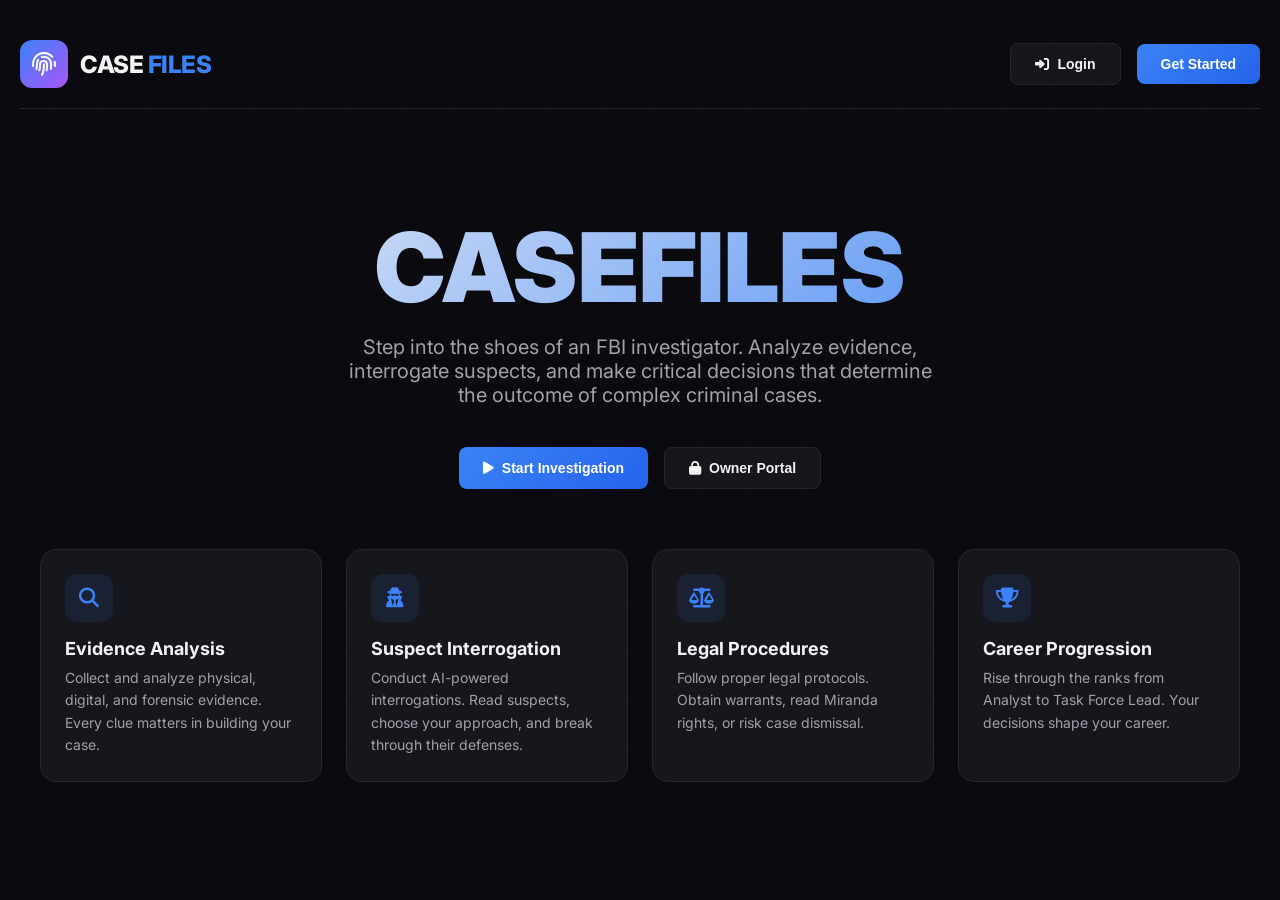
==== commit f552adf5: "Change hero title from 'SOLVE THE CASE' to 'CASEFILES'" ====
--- a/index.html
+++ b/index.html
@@ -1060,7 +1060,7 @@
 
         <!-- Landing Page -->
         <section id="landingPage" class="landing">
-            <h1 class="hero-title">SOLVE THE CASE</h1>
+            <h1 class="hero-title">CASEFILES</h1>
             <p class="hero-subtitle">
                 Step into the shoes of an FBI investigator. Analyze evidence, interrogate suspects, 
                 and make critical decisions that determine the outcome of complex criminal cases.
